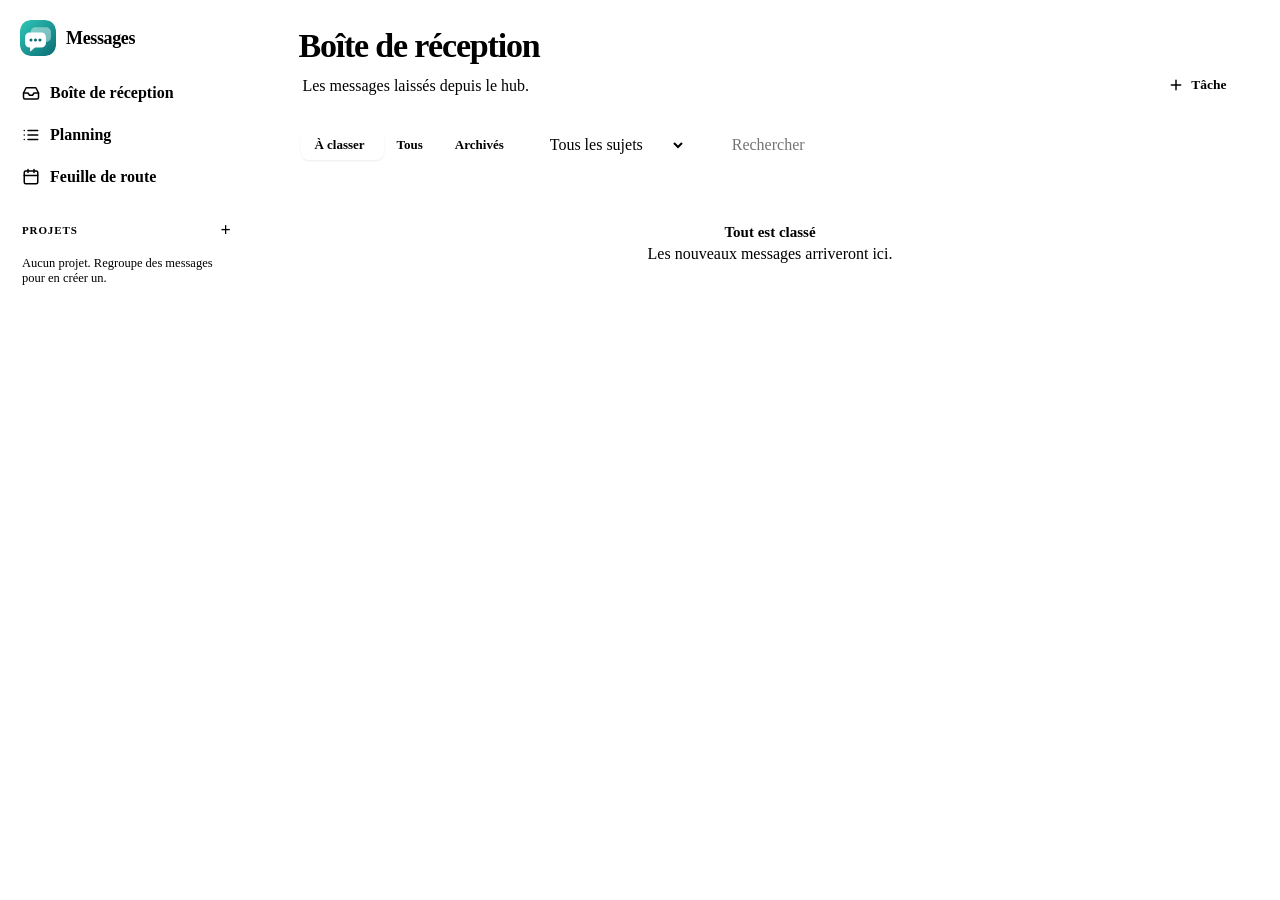
==== workspace/messages/index.html @ 4b48f5b7 "Messages devient une application à part entière, comme le Diagnostic Vécu : « L'application message " ====
<!doctype html>
<html lang="fr">
<head>
<meta charset="utf-8">
<meta name="viewport" content="width=device-width,initial-scale=1">
<title>Messages — CodeLab</title>
<link rel="stylesheet" href="/theme.css">
<meta name="theme-color" content="#E9EBEE" media="(prefers-color-scheme: light)">
<meta name="theme-color" content="#0D1015" media="(prefers-color-scheme: dark)">
<script>
try{var m=document.cookie.match(/(?:^|;\s*)codelab-theme=([^;]*)/);
 var t=m?decodeURIComponent(m[1]):localStorage.getItem('codelab-theme');
 if(t&&t!=='auto')document.documentElement.setAttribute('data-theme',t);}catch(e){}
</script>

<!-- =========================================================================
  CodeLab -- L'APPLICATION « MESSAGES » : boite de reception et projets
  ---------------------------------------------------------------------------
  ROLE        Ce que les comptes ecrivent depuis le hub, et le travail qu'on
              en tire :
                Boite de reception   les messages, ranges a sa guise
                                     (glisser), rattaches a un projet,
                                     regroupes quand ils parlent de la meme
                                     chose (le panneau le suggere) ;
                Planning             toutes les taches ouvertes, DANS L'ORDRE
                                     ou on veut les faire : la place est la
                                     priorite, pas une etiquette d'urgence.
                                     Une date, une duree en jours :
                                     facultatives. Une tache se scinde ;
                Feuille de route     le planning pose sur un calendrier --
                                     aujourd'hui, semaine par semaine, sur
                                     plusieurs mois. Elle se recalcule chaque
                                     jour : une tache non cochee glisse avec
                                     le temps ;
                Projets              un projet rassemble des messages et des
                                     taches.
  SERVIE PAR  app.py (route /), derriere le proxy du panneau, sur le port des
              applications : /messages/ et sa barre d'adresse (?vue=...).
              Le proxy y glisse environnement-app.js et le ruban « ← CodeLab »,
              comme dans toute application.
  CONTRAINTES - Aucune donnee n'est gardee ici : tout passe par l'API de
                app.py, qui verifie l'identite signee a chaque appel.
              - Toutes les adresses sont RELATIVES (api/..., ?vue=...) : la
                page vit sous /messages/ en mode port, a la racine en mode
                sous-domaine.
              - Les couleurs viennent de theme.css ; mode et largeur restent
                separes (AGENTS.md, section 4).
              - Rien ne se supprime sans demander() : les tests le verifient.
  STRUCTURE   La feuille de style, le balisage, puis le script : les donnees,
              les vues et l'adresse, la boite de reception, le planning, la
              feuille de route (une fonction par echelle : feuilleJour,
              feuilleSemaines, feuilleMois), un projet, une tache, projets
              et regroupements, un seul aiguillage (data-agir), demarrage.
  A AMELIORER - Sortir le script dans un fichier mis en cache.
========================================================================== --><style>
*{box-sizing:border-box}
html,body{height:100%}
body{margin:0;background:var(--bg);color:var(--txt);font:var(--t-b)/1.5 var(--sans);
 font-variant-numeric:tabular-nums;-webkit-font-smoothing:antialiased}
button,input,select,textarea{font:inherit;color:inherit}
.cache{display:none !important}
.sr{position:absolute;width:1px;height:1px;overflow:hidden;clip:rect(0 0 0 0);white-space:nowrap}
:root{--sujet-hub:#0e8f8f;--sujet-idee:#7c5cd6;--sujet-app:#c2710c;--ms-ombre:0 1px 2px rgba(15,23,42,.06),0 8px 24px rgba(15,23,42,.06)}
button:focus-visible,a:focus-visible,input:focus-visible,select:focus-visible,textarea:focus-visible,[tabindex]:focus-visible{
 outline:2px solid var(--accent);outline-offset:2px}


/* ---------- la charpente : une barre laterale, un plan de travail ---------- */
.app{display:grid;grid-template-columns:260px minmax(0,1fr);min-height:100%}
.cote{position:sticky;top:0;height:100vh;overflow:auto;background:var(--surface);border-right:1px solid var(--line);
 display:flex;flex-direction:column;padding:16px 12px calc(72px + var(--codelab-bord-bas, 0px));gap:4px}
/* Le bas de la colonne laisse la place au ruban « ← CodeLab » : sans elle, il
   couvrait la derniere ligne de la liste des projets. */
.marque{display:flex;align-items:center;gap:10px;padding:4px 8px 14px}
.marque img{width:36px;height:36px;border-radius:11px}
.marque b{font-size:18px;font-weight:800;letter-spacing:-.02em}
.nav{all:unset;box-sizing:border-box;display:flex;align-items:center;gap:10px;width:100%;min-height:38px;padding:0 10px;
 border-radius:10px;color:var(--dim);font-weight:650;cursor:pointer}
.nav:hover{background:var(--surface2);color:var(--txt)}
.nav[aria-current="page"]{background:var(--accent-soft);color:var(--accent)}
.nav svg{width:18px;height:18px;flex:none;fill:none;stroke:currentColor;stroke-width:2;stroke-linecap:round;stroke-linejoin:round}
.nav .n{margin-left:auto;font-size:11.5px;font-weight:800;min-width:22px;height:20px;padding:0 6px;border-radius:999px;
 display:inline-flex;align-items:center;justify-content:center;background:var(--surface2);color:var(--dim)}
.nav .n.fort{background:var(--accent);color:var(--sur-accent)}
.nav .n:empty{display:none}
.cote-titre{display:flex;align-items:center;justify-content:space-between;margin:18px 10px 6px;font-size:11px;font-weight:800;
 letter-spacing:.08em;text-transform:uppercase;color:var(--dim2)}
.cote-titre button{all:unset;cursor:pointer;color:var(--dim);font-size:18px;line-height:1;width:24px;height:24px;border-radius:6px;
 display:grid;place-items:center}
.cote-titre button:hover{background:var(--surface2);color:var(--accent)}
.nav-projet .pastille{width:9px;height:9px;border-radius:3px;flex:none}
.nav-projet span.nom{overflow:hidden;text-overflow:ellipsis;white-space:nowrap}
.cote-vide{color:var(--dim2);font-size:12.5px;padding:4px 10px}
.plan-travail{min-width:0;padding:28px clamp(16px,3vw,40px) 60px}
.entete{display:flex;flex-wrap:wrap;align-items:flex-end;gap:12px 16px;margin-bottom:22px}
.entete h1{margin:0;font-size:clamp(26px,3vw,34px);font-weight:800;letter-spacing:-.035em;line-height:1.05}
.entete .sous{color:var(--dim);margin-top:4px}
.entete .espace{flex:1}
.icone-btn.menu-mobile{display:none}

/* ---------- briques ---------- */
.btn{display:inline-flex;align-items:center;justify-content:center;gap:7px;min-height:38px;padding:0 15px;border-radius:10px;
 border:1px solid var(--line2);background:var(--surface);font-weight:700;font-size:13.5px;cursor:pointer;color:var(--txt);white-space:nowrap}
.btn:hover{border-color:var(--accent)}
.btn svg{width:16px;height:16px;fill:none;stroke:currentColor;stroke-width:2.2;stroke-linecap:round;stroke-linejoin:round}
.btn.principal{background:var(--accent);border-color:var(--accent);color:var(--sur-accent)}
.btn.principal:hover{background:var(--accent-h)}
.btn.discret{border-color:transparent;background:none;color:var(--dim)}
.btn.discret:hover{color:var(--txt);background:var(--surface2)}
.btn.danger{color:var(--err)}
.btn.petit{min-height:30px;padding:0 10px;font-size:12.5px;border-radius:8px}
.segment{display:inline-flex;padding:3px;border-radius:11px;background:var(--surface2);border:1px solid var(--line)}
.segment button{all:unset;cursor:pointer;height:30px;padding:0 13px;border-radius:8px;font-size:13px;font-weight:700;color:var(--dim);
 display:inline-flex;align-items:center;gap:6px}
.segment button[aria-pressed="true"]{background:var(--surface);color:var(--txt);box-shadow:0 1px 2px rgba(0,0,0,.08)}
.segment b{font-size:11px;opacity:.65}
.champ-recherche{display:flex;align-items:center;gap:8px;height:38px;padding:0 12px;border-radius:10px;border:1px solid var(--line2);
 background:var(--surface);min-width:200px}
.champ-recherche svg{width:16px;height:16px;fill:none;stroke:var(--dim);stroke-width:2;stroke-linecap:round}
.champ-recherche input{border:0;outline:0;background:transparent;flex:1;min-width:0;padding:0}
select.choix{height:38px;border:1px solid var(--line2);border-radius:10px;background:var(--surface);padding:0 10px}
.outils{display:flex;flex-wrap:wrap;align-items:center;gap:10px;margin-bottom:16px}
.puce{display:inline-flex;align-items:center;gap:5px;height:22px;padding:0 9px;border-radius:999px;font-size:11.5px;font-weight:750;
 background:var(--surface2);color:var(--dim);white-space:nowrap;max-width:100%;overflow:hidden;text-overflow:ellipsis}
.puce i{width:7px;height:7px;border-radius:999px;background:currentColor;flex:none}
.puce.hub{color:var(--sujet-hub);background:color-mix(in srgb,var(--sujet-hub) 12%,transparent)}
.puce.idee{color:var(--sujet-idee);background:color-mix(in srgb,var(--sujet-idee) 12%,transparent)}
.puce.application{color:var(--sujet-app);background:color-mix(in srgb,var(--sujet-app) 13%,transparent)}
.puce.projet{color:var(--txt);background:var(--surface2)}
.puce.retard{color:var(--err);background:var(--err-bg)}
.puce.date{color:var(--accent);background:var(--accent-soft)}
.vide{padding:44px 20px;text-align:center;color:var(--dim);border:1px dashed var(--line2);border-radius:16px;background:var(--surface)}
.vide b{display:block;color:var(--txt);font-size:15px;margin-bottom:4px}
.carte{background:var(--surface);border:1px solid var(--line);border-radius:16px;box-shadow:var(--ms-ombre)}
.poignee{flex:none;width:22px;align-self:stretch;border:0;background:none;color:var(--dim2);cursor:grab;border-radius:6px;padding:0;
 display:flex;align-items:center;justify-content:center;touch-action:none}
.poignee:hover{color:var(--accent);background:var(--surface2)}
.poignee svg{width:14px;height:14px;fill:currentColor}
.glisse{opacity:.95;box-shadow:0 18px 44px rgba(0,0,0,.18) !important;position:relative;z-index:5}
.icone-btn{width:32px;height:32px;border-radius:8px;border:0;background:none;color:var(--dim);cursor:pointer;
 display:inline-flex;align-items:center;justify-content:center;flex:none}
.icone-btn:hover{background:var(--surface2);color:var(--txt)}
.icone-btn svg{width:16px;height:16px;fill:none;stroke:currentColor;stroke-width:2;stroke-linecap:round;stroke-linejoin:round}
.case{appearance:none;-webkit-appearance:none;width:20px;height:20px;border-radius:7px;border:2px solid var(--line2);background:var(--surface);
 flex:none;cursor:pointer;display:grid;place-items:center;margin:0}
.case:checked{background:var(--accent);border-color:var(--accent)}
.case:checked::after{content:"";width:9px;height:5px;border:solid var(--sur-accent);border-width:0 0 2.4px 2.4px;transform:translateY(-1px) rotate(-45deg)}
.case.ronde{border-radius:999px}

/* ---------- boite de reception ---------- */
.suggestions{display:flex;flex-direction:column;gap:8px;margin-bottom:16px}
.suggestion{display:flex;align-items:center;gap:12px;padding:12px 14px;border-radius:14px;
 background:color-mix(in srgb,var(--sujet-idee) 8%,var(--surface));border:1px solid color-mix(in srgb,var(--sujet-idee) 25%,var(--line))}
.suggestion svg{width:20px;height:20px;flex:none;fill:none;stroke:var(--sujet-idee);stroke-width:2;stroke-linecap:round;stroke-linejoin:round}
.suggestion .txt{flex:1;min-width:0}
.suggestion .txt span{color:var(--dim);font-size:12.5px;display:block;overflow:hidden;text-overflow:ellipsis;white-space:nowrap}
.liste-messages{display:flex;flex-direction:column;gap:10px}
.message{display:flex;gap:10px;padding:14px 14px 14px 8px;align-items:flex-start}
.message.non-lu{box-shadow:inset 3px 0 0 var(--accent),var(--ms-ombre)}
.message.choisi{border-color:var(--accent);background:color-mix(in srgb,var(--accent) 5%,var(--surface))}
.message .case{margin-top:9px}
.avatar{flex:none;width:36px;height:36px;border-radius:999px;display:grid;place-items:center;font-weight:800;font-size:14px;
 background:var(--surface2);color:var(--dim)}
.message-corps{flex:1;min-width:0;display:flex;flex-direction:column;gap:6px}
.message-tete{display:flex;flex-wrap:wrap;align-items:center;gap:6px 8px}
.message-tete b{font-weight:750}
.message-tete .quand{color:var(--dim2);font-size:12px}
.message-texte{white-space:pre-wrap;word-break:break-word;display:-webkit-box;-webkit-line-clamp:4;-webkit-box-orient:vertical;overflow:hidden}
.message-texte.ouvert{display:block}
.message-actes{display:flex;flex-wrap:wrap;align-items:center;gap:6px;margin-top:2px}
.message-actes select{height:30px;border-radius:8px;border:1px solid var(--line2);background:var(--surface);font-size:12.5px;padding:0 8px;max-width:220px}
.barre-choix{position:sticky;bottom:16px;z-index:20;display:flex;flex-wrap:wrap;align-items:center;gap:8px;margin-top:16px;padding:10px 12px;
 border-radius:14px;background:var(--txt);color:var(--surface);box-shadow:0 18px 40px rgba(0,0,0,.25)}
.barre-choix b{margin-right:auto;padding-left:6px}
.barre-choix .btn{background:transparent;color:inherit;border-color:rgba(255,255,255,.25)}
.barre-choix .btn.principal{background:var(--accent);border-color:var(--accent);color:var(--sur-accent)}

/* ---------- taches ---------- */
.taches{display:flex;flex-direction:column;background:var(--surface);border:1px solid var(--line);border-radius:16px;box-shadow:var(--ms-ombre);overflow:hidden}
.tache{display:flex;align-items:center;gap:10px;min-height:54px;padding:8px 12px 8px 6px;border-top:1px solid var(--line);background:var(--surface)}
.tache:first-child{border-top:0}
.tache .rang{flex:none;width:22px;text-align:right;color:var(--dim2);font-size:12px;font-weight:700}
.tache-titre{all:unset;cursor:pointer;flex:1;min-width:0;font-weight:650;overflow:hidden;text-overflow:ellipsis;white-space:nowrap}
.tache-titre:hover{color:var(--accent)}
.tache.faite .tache-titre{text-decoration:line-through;color:var(--dim)}
.tache-meta{display:flex;align-items:center;gap:6px;flex:none}
.ajout{display:flex;gap:8px;padding:10px 12px;border-top:1px solid var(--line);background:var(--surface2)}
.ajout input{flex:1;min-width:0;height:36px;border:1px solid var(--line2);border-radius:9px;background:var(--surface);padding:0 11px}
.ajout select{height:36px;border:1px solid var(--line2);border-radius:9px;background:var(--surface);padding:0 8px;max-width:180px}
.repli{margin-top:18px}
.repli summary{cursor:pointer;color:var(--dim);font-weight:700;padding:6px 2px}
.aide{color:var(--dim);font-size:12.5px}

/* ---------- projet ---------- */
.projet-grille{display:grid;grid-template-columns:minmax(0,1.6fr) minmax(0,1fr);gap:20px;align-items:start}
.projet-grille h2{margin:0 0 10px;font-size:13px;font-weight:800;letter-spacing:.06em;text-transform:uppercase;color:var(--dim)}
.progression{display:flex;align-items:center;gap:10px;color:var(--dim);font-size:13px}
.progression i{display:block;width:160px;height:8px;border-radius:999px;background:var(--surface2);overflow:hidden}
.progression i b{display:block;height:100%;background:var(--ok);border-radius:999px}
.mini-message{padding:12px 14px;display:flex;flex-direction:column;gap:6px}
/* Les captures et maquettes d'un message : le navigateur les ouvre. */
.pieces{display:flex;flex-wrap:wrap;gap:8px;margin:8px 0 2px}
.piece{display:flex;align-items:center;gap:8px;max-width:240px;padding:5px 10px 5px 5px;border:1px solid var(--line2);
 border-radius:12px;background:var(--surface);color:var(--txt);text-decoration:none;font-size:12.5px;font-weight:600}
.piece:hover{border-color:var(--accent)}
.piece img,.piece i{width:44px;height:44px;border-radius:8px;object-fit:cover;flex:none;background:var(--surface2)}
.piece i{display:grid;place-items:center;font-style:normal;font-size:10px;font-weight:800;color:var(--dim)}
.piece span{overflow:hidden;text-overflow:ellipsis;white-space:nowrap}
a.btn{text-decoration:none;color:inherit}
.mini-message p{margin:0;white-space:pre-wrap;word-break:break-word;font-size:13.5px;display:-webkit-box;-webkit-line-clamp:5;-webkit-box-orient:vertical;overflow:hidden}

/* ---------- feuille de route ---------- */
.jour-entete{display:flex;align-items:baseline;gap:12px;margin:4px 0 14px}
.jour-entete b{font-size:22px;font-weight:800;letter-spacing:-.02em}
.groupe-titre{margin:20px 0 8px;font-size:12px;font-weight:800;letter-spacing:.07em;text-transform:uppercase;color:var(--dim)}
.semaines{display:flex;flex-direction:column;gap:12px}
.semaine{padding:12px 12px 14px}
.semaine-tete{display:flex;align-items:baseline;gap:10px;margin:0 2px 10px}
.semaine-tete b{font-weight:800}
.semaine-tete span{color:var(--dim);font-size:12.5px}
.semaine-grille{display:grid;grid-template-columns:repeat(5,minmax(0,1fr));gap:6px;grid-auto-rows:minmax(30px,auto);grid-auto-flow:row dense}
.jour{font-size:11.5px;font-weight:750;color:var(--dim);padding:4px 8px;border-radius:8px;background:var(--surface2);text-transform:capitalize}
.jour.aujourdhui{background:var(--accent);color:var(--sur-accent)}
.jour.passe{opacity:.55}
.barre{all:unset;box-sizing:border-box;cursor:pointer;min-width:0;display:flex;align-items:center;gap:6px;padding:4px 9px;border-radius:8px;
 font-size:12.5px;font-weight:650;background:var(--c-fond,var(--accent-soft));color:var(--c-txt,var(--txt));
 box-shadow:inset 3px 0 0 var(--c,var(--accent));overflow:hidden;white-space:nowrap;text-overflow:ellipsis}
.barre span{overflow:hidden;text-overflow:ellipsis}
.barre.faite{opacity:.55;text-decoration:line-through}
.barre.retard{box-shadow:inset 3px 0 0 var(--err)}
.barre:hover{filter:brightness(.97)}
.frise{overflow-x:auto;padding-bottom:6px}
.frise-int{position:relative;min-width:var(--largeur)}
.frise-mois{display:flex;height:28px;border-bottom:1px solid var(--line)}
.frise-mois div{flex:none;font-size:12px;font-weight:800;color:var(--dim);padding:6px 8px;border-left:1px solid var(--line);text-transform:capitalize;
 white-space:nowrap;overflow:hidden}
.frise-ligne{position:relative;height:44px;border-bottom:1px solid var(--line)}
.frise-ligne .etiquette{position:sticky;left:8px;z-index:2;display:inline-flex;align-items:center;gap:6px;height:24px;margin:8px 0 0 8px;padding:0 9px;
 border-radius:7px;background:var(--surface);border:1px solid var(--line);font-size:12px;font-weight:750;max-width:200px;overflow:hidden;white-space:nowrap}
.frise-ligne .barre{position:absolute;top:10px;height:24px}
.frise-aujourdhui{position:absolute;top:0;bottom:0;width:2px;background:var(--accent);z-index:3}
.frise-aujourdhui::before{content:"Aujourd'hui";position:absolute;top:4px;left:4px;font-size:10.5px;font-weight:800;color:var(--accent);white-space:nowrap}
.frise-semaine{position:absolute;top:28px;bottom:0;width:1px;background:var(--line);opacity:.6}

/* ---------- fenetres ---------- */
.voile{position:fixed;inset:0;z-index:50;background:rgba(10,14,20,.45);display:flex;align-items:flex-start;justify-content:center;
 padding:7vh 16px;overflow:auto;backdrop-filter:blur(2px)}
.fenetre{width:100%;max-width:560px;background:var(--surface);border:1px solid var(--line);border-radius:20px;
 box-shadow:0 30px 80px rgba(0,0,0,.35);padding:24px;display:flex;flex-direction:column;gap:14px}
.fenetre h2{margin:0;font-size:20px;font-weight:800;letter-spacing:-.02em}
.fenetre .sous{color:var(--dim);margin-top:-8px;font-size:13px}
.champ{display:flex;flex-direction:column;gap:6px}
.champ label,.champ .lib{font-size:12.5px;font-weight:750;color:var(--dim)}
.champ input,.champ select,.champ textarea{width:100%;min-height:40px;border:1px solid var(--line2);border-radius:10px;
 background:var(--bg-input,var(--surface));padding:8px 11px}
.champ textarea{min-height:90px;resize:vertical}
.rangee{display:grid;grid-template-columns:repeat(auto-fit,minmax(150px,1fr));gap:12px}
.fenetre-actes{display:flex;flex-wrap:wrap;gap:8px;justify-content:flex-end;margin-top:4px}
.fenetre-actes .gauche{margin-right:auto}
.erreur{color:var(--err);font-weight:650;font-size:13px}
.citation{border-left:3px solid var(--line2);padding:6px 12px;color:var(--dim);white-space:pre-wrap;max-height:150px;overflow:auto;font-size:13px}
.sous-liste{display:flex;flex-direction:column;gap:2px}
.sous{display:flex;align-items:center;gap:8px;min-height:36px;padding:0 4px;border-radius:8px}
.sous:hover{background:var(--surface2)}
.sous label{flex:1;display:flex;align-items:center;gap:10px;cursor:pointer}
.sous.faite label span{text-decoration:line-through;color:var(--dim)}
.choix-mode{display:grid;grid-template-columns:1fr 1fr;gap:8px}
.choix-mode label{display:flex;flex-direction:column;gap:2px;padding:10px 12px;border:1px solid var(--line2);border-radius:12px;cursor:pointer}
.choix-mode label:has(input:checked){border-color:var(--accent);box-shadow:0 0 0 1px var(--accent) inset;background:var(--accent-soft)}
.choix-mode input{position:absolute;opacity:0}
.choix-mode span{font-size:12px;color:var(--dim)}
.toast{position:fixed;right:20px;bottom:20px;z-index:60;background:var(--txt);color:var(--surface);padding:12px 16px;border-radius:12px;
 font-weight:650;box-shadow:0 10px 30px rgba(0,0,0,.3);max-width:380px}
.toast.err{background:var(--err);color:#fff}

@media (max-width:900px){
  .app{grid-template-columns:minmax(0,1fr)}
  .suggestion{flex-wrap:wrap}
  .entete{flex-wrap:nowrap;align-items:flex-start}
  #entete-actes{display:none !important}
  .cote{position:fixed;inset:0 auto 0 0;width:280px;z-index:40;transform:translateX(-100%);transition:transform .2s}
  /* L'ombre n'existe qu'ouvert : fermee, elle debordait sur le bord de l'ecran. */
  .app.menu-ouvert .cote{transform:none;box-shadow:0 0 40px rgba(0,0,0,.2)}
  .icone-btn.menu-mobile{display:inline-flex}
  .projet-grille{grid-template-columns:minmax(0,1fr)}
  .tache-meta .puce.projet{display:none}
  .semaine-grille{grid-template-columns:minmax(0,1fr)}
  .semaine-grille .jour{display:none}
  .semaine-grille .barre{grid-column:1 / -1 !important}
  .plan-travail{padding:16px}
}
@media (prefers-reduced-motion:reduce){ .cote{transition:none} }
</style>
</head>
<body>
<div id="defile">
<div class="app" id="app">
  <nav class="cote" aria-label="Messages">
    <div class="marque"><img src="icon.svg" alt=""><b>Messages</b></div>
    <button class="nav" data-agir="vue" data-cible="boite"><svg viewBox="0 0 24 24"><path d="M22 12h-6l-2 3h-4l-2-3H2"/><path d="M5.5 5h13L22 12v6a2 2 0 0 1-2 2H4a2 2 0 0 1-2-2v-6z"/></svg>Boîte de réception<span class="n" id="n-boite"></span></button>
    <button class="nav" data-agir="vue" data-cible="planning"><svg viewBox="0 0 24 24"><path d="M8 6h13M8 12h13M8 18h13"/><path d="M3 6h.01M3 12h.01M3 18h.01"/></svg>Planning<span class="n" id="n-planning"></span></button>
    <button class="nav" data-agir="vue" data-cible="feuille"><svg viewBox="0 0 24 24"><rect x="3" y="4" width="18" height="17" rx="2"/><path d="M16 2v4M8 2v4M3 10h18"/></svg>Feuille de route</button>
    <div class="cote-titre">Projets <button type="button" data-agir="nouveau-projet" aria-label="Nouveau projet" title="Nouveau projet">+</button></div>
    <div id="liste-projets"></div>
  </nav>

  <main class="plan-travail" id="plan">
    <div class="entete">
      <button class="icone-btn menu-mobile" data-agir="menu" aria-label="Menu"><svg viewBox="0 0 24 24"><path d="M4 7h16M4 12h16M4 17h16"/></svg></button>
      <div><h1 id="titre"></h1><div class="sous" id="sous-titre"></div></div>
      <div class="espace"></div>
      <div id="entete-actes" style="display:flex;gap:8px;flex-wrap:wrap"></div>
    </div>
    <div id="vue"></div>
  </main>
</div>

<!-- Une tache : creation et fiche -->
<div class="voile cache" id="fen-tache" role="dialog" aria-modal="true" aria-labelledby="t-fen-titre">
  <div class="fenetre">
    <h2 id="t-fen-titre">Tâche</h2>
    <div class="champ"><label for="t-titre">Titre</label><input id="t-titre" maxlength="200"></div>
    <div class="rangee">
      <div class="champ"><label for="t-projet">Projet</label><select id="t-projet"></select></div>
      <div class="champ"><label for="t-date">Date prévue <span style="font-weight:500">(facultative)</span></label><input id="t-date" type="date"></div>
      <div class="champ"><label for="t-duree">Durée (jours ouvrés)</label><input id="t-duree" type="number" min="1" max="60" step="1" value="1"></div>
    </div>
    <div class="champ"><label for="t-notes">Notes</label><textarea id="t-notes" maxlength="4000"></textarea></div>
    <div class="champ" id="t-zone-sous">
      <span class="lib">Sous-tâches</span>
      <div class="sous-liste" id="t-sous"></div>
      <input id="t-sous-ajout" placeholder="Ajouter une sous-tâche, puis Entrée" maxlength="200" aria-label="Ajouter une sous-tâche">
    </div>
    <div class="citation cache" id="t-source"></div>
    <div class="erreur cache" id="t-err" role="alert"></div>
    <div class="fenetre-actes">
      <button class="btn danger discret gauche" id="t-supprimer" data-agir="tache-supprimer">Supprimer</button>
      <button class="btn" id="t-scinder" data-agir="tache-scinder">Scinder…</button>
      <button class="btn discret" data-agir="fermer">Fermer</button>
      <button class="btn principal" id="t-ok" data-agir="tache-enregistrer">Enregistrer</button>
    </div>
  </div>
</div>

<!-- Scinder une tache -->
<div class="voile cache" id="fen-scinder" role="dialog" aria-modal="true" aria-labelledby="s-fen-titre">
  <div class="fenetre">
    <h2 id="s-fen-titre">Scinder la tâche</h2>
    <div class="sous">Une ligne par tâche. La première garde la place de celle-ci, les suivantes la suivent dans le planning.</div>
    <div class="champ"><label for="s-lignes">Tâches</label><textarea id="s-lignes" rows="6"></textarea></div>
    <label class="aide cache" id="s-zone-retirer" style="display:flex;gap:8px;align-items:center">
      <input type="checkbox" class="case" id="s-retirer" checked> Retirer les sous-tâches reprises</label>
    <div class="erreur cache" id="s-err" role="alert"></div>
    <div class="fenetre-actes">
      <button class="btn discret" data-agir="fermer">Annuler</button>
      <button class="btn principal" data-agir="scinder-valider">Scinder</button>
    </div>
  </div>
</div>

<!-- Un projet -->
<div class="voile cache" id="fen-projet" role="dialog" aria-modal="true" aria-labelledby="p-fen-titre">
  <div class="fenetre">
    <h2 id="p-fen-titre">Projet</h2>
    <div class="champ"><label for="p-nom">Nom</label><input id="p-nom" maxlength="120"></div>
    <div class="champ"><label for="p-desc">Description</label><textarea id="p-desc" maxlength="4000"></textarea></div>
    <div class="rangee">
      <div class="champ"><label for="p-etape">Étape</label><select id="p-etape">
        <option value="idee">Idée</option><option value="construction">En construction</option><option value="realise">Réalisé</option></select></div>
      <div class="champ"><label for="p-app">Application liée</label><select id="p-app"></select></div>
    </div>
    <div class="erreur cache" id="p-err" role="alert"></div>
    <div class="fenetre-actes">
      <button class="btn danger discret gauche" id="p-supprimer" data-agir="projet-supprimer">Supprimer</button>
      <button class="btn discret" data-agir="fermer">Annuler</button>
      <button class="btn principal" data-agir="projet-enregistrer">Enregistrer</button>
    </div>
  </div>
</div>

<!-- Regrouper des messages dans un projet -->
<div class="voile cache" id="fen-grouper" role="dialog" aria-modal="true" aria-labelledby="g-fen-titre">
  <div class="fenetre">
    <h2 id="g-fen-titre">Regrouper dans un projet</h2>
    <div class="sous" id="g-sous"></div>
    <div class="choix-mode">
      <label><input type="radio" name="g-mode" value="nouveau" checked data-changer="g-mode"><b>Nouveau projet</b><span>Créé à partir de ces messages.</span></label>
      <label><input type="radio" name="g-mode" value="existant" data-changer="g-mode"><b>Projet existant</b><span>Les y ranger.</span></label>
    </div>
    <div id="g-zone-nouveau">
      <div class="champ"><label for="g-nom">Nom du projet</label><input id="g-nom" maxlength="120"></div>
      <div class="champ" style="margin-top:12px"><label for="g-desc">Description</label><textarea id="g-desc"></textarea></div>
    </div>
    <div class="champ cache" id="g-zone-existant"><label for="g-projet">Projet</label><select id="g-projet"></select></div>
    <div class="erreur cache" id="g-err" role="alert"></div>
    <div class="fenetre-actes">
      <button class="btn discret" data-agir="fermer">Annuler</button>
      <button class="btn principal" data-agir="grouper-valider">Regrouper</button>
    </div>
  </div>
</div>

<!-- Confirmation : le bouton porte le verbe. -->
<div class="voile cache" id="fen-confirmer" role="alertdialog" aria-modal="true" aria-labelledby="c-titre">
  <div class="fenetre" style="max-width:440px">
    <h2 id="c-titre"></h2>
    <div id="c-texte" class="aide" style="font-size:14px"></div>
    <div class="fenetre-actes">
      <button class="btn discret" id="c-non">Annuler</button>
      <button class="btn principal" id="c-oui"></button>
    </div>
  </div>
</div>

<script>
const $=i=>document.getElementById(i);
const esc=s=>String(s==null?'':s).replace(/[&<>"']/g,c=>({'&':'&amp;','<':'&lt;','>':'&gt;','"':'&quot;',"'":'&#39;'}[c]));
/* L'en-tete X-Messages part avec toute requete qui modifie : un autre site
   ne sait pas le poser, et app.py refuse ce qui ne le porte pas (CSRF). */
const fetchNu=window.fetch.bind(window);
window.fetch=function(cible, options){
  options=options||{};
  const m=(options.method||'GET').toUpperCase();
  if(m==='GET' || m==='HEAD') return fetchNu(cible, options);
  const h=new Headers(options.headers||{});
  h.set('X-Messages', '1');
  return fetchNu(cible, Object.assign({}, options, {headers:h}));
};
async function echec(r, defaut){
  let d={}; try{ d=await r.json(); }catch(e){}
  if(d && d.error) return d.error;
  if(r.status===401) return 'Session expirée : reconnecte-toi.';
  if(r.status===403) return 'Action refusée. Recharge la page, puis réessaie.';
  return defaut+' (réponse '+r.status+')';
}
async function appel(url, methode, corps, defaut){
  const r=await fetch(url, {method:methode||'GET', headers:{'Content-Type':'application/json'},
                            body: corps===undefined ? undefined : JSON.stringify(corps)});
  if(!r.ok){ notifier(await echec(r, defaut||'Action impossible.'), true); return null; }
  try{ return await r.json(); }catch(e){ return {}; }
}
let minuterieToast=null;
function notifier(texte, erreur){
  let n=document.querySelector('.toast');
  if(!n){ n=document.createElement('div'); n.setAttribute('role','status'); document.body.appendChild(n); }
  n.className='toast'+(erreur?' err':''); n.textContent=texte;
  clearTimeout(minuterieToast); minuterieToast=setTimeout(()=>n.remove(), 3800);
}
function ouvrir(id){ $(id).classList.remove('cache'); }
function fermerTout(){ document.querySelectorAll('.voile:not(.cache)').forEach(v=>v.classList.add('cache')); }
function demander(titre, texte, verbe){
  return new Promise(res=>{
    $('c-titre').textContent=titre; $('c-texte').textContent=texte; $('c-oui').textContent=verbe;
    const fin=v=>{ $('fen-confirmer').classList.add('cache'); res(v); };
    $('c-oui').onclick=()=>fin(true); $('c-non').onclick=()=>fin(false);
    ouvrir('fen-confirmer'); $('c-non').focus();
  });
}
function depuis(ts){
  const s=Math.max(0, Date.now()/1000-(ts||0));
  if(s<60) return "à l'instant";
  if(s<3600) return 'il y a '+Math.floor(s/60)+' min';
  if(s<86400) return 'il y a '+Math.floor(s/3600)+' h';
  const j=Math.floor(s/86400); return j===1 ? 'hier' : 'il y a '+j+' jours';
}

/* ================= les donnees ================= */
let messages=[], taches=[], projets=[], apps=[];
async function charger(){
  const lire=u=>fetch(u).then(r=>r.ok?r.json():null).catch(()=>null);
  const [m,t,p,a]=await Promise.all([lire('api/messages'), lire('api/taches'), lire('api/projets'),
    apps.length ? Promise.resolve(null) : lire('api/apps')]);
  if(m) messages=m.messages||[];
  if(t) taches=t.taches||[];
  if(p) projets=p.projets||[];
  if(a) apps=(a.apps||[]).filter(x=>!x.externe);
  peindre();
}
/* Une couleur stable par projet, tiree de son identifiant. */
const TEINTES=['#0e8f8f','#7c5cd6','#c2710c','#2f6fdd','#c2417a','#3d8b37','#8a6d1d','#5b6b84'];
function teinte(cle){ let h=0; for(const c of String(cle)) h=(h*31+c.charCodeAt(0))>>>0; return TEINTES[h%TEINTES.length]; }
function nomProjet(cle){
  if(!cle || cle==='general') return 'Général';
  const p=projets.find(x=>x.id===cle); if(p) return p.nom;
  const a=apps.find(x=>x.name===cle); return a ? (a.titre||a.name) : cle;
}
function nomApp(n){ const a=apps.find(x=>x.name===n); return a ? (a.titre||a.name) : n; }
function optionsProjets(choisi, avecGeneral){
  const o=[];
  if(avecGeneral) o.push(`<option value="general">Général</option>`);
  if(projets.length) o.push('<optgroup label="Projets">'+projets.map(p=>`<option value="${esc(p.id)}" ${p.id===choisi?'selected':''}>${esc(p.nom)}</option>`).join('')+'</optgroup>');
  if(avecGeneral && apps.length) o.push('<optgroup label="Applications">'+apps.slice().sort((x,y)=>(x.titre||x.name).localeCompare(y.titre||y.name,'fr'))
    .map(x=>`<option value="${esc(x.name)}" ${x.name===choisi?'selected':''}>${esc(x.titre||x.name)}</option>`).join('')+'</optgroup>');
  return o.join('');
}
const ouvertes=()=>taches.filter(t=>t.statut!=='fait').sort((a,b)=>a.ordre-b.ordre);
const SUJETS={hub:['hub','Améliorer le hub'], idee:['idee','Nouveau projet'], application:['application','Application']};
function puceSujet(m){
  const [c,t]=SUJETS[m.cible]||SUJETS.hub;
  return `<span class="puce ${c}"><i></i>${esc(m.cible==='application' && m.app ? nomApp(m.app) : t)}</span>`;
}
function pucheProjet(cle){
  if(!cle) return '';
  return `<span class="puce projet" style="color:${teinte(cle)}"><i></i>${esc(nomProjet(cle))}</span>`;
}

/* ================= les dates et la feuille de route =================
   Jours ouvres seulement : une tache de trois jours commencee un jeudi
   finit le mardi. Recalculee a chaque affichage depuis la date du jour --
   c'est ce qui fait glisser une tache qu'on n'a pas cochee. */
function jourDe(d){ const x=new Date(d); x.setHours(12,0,0,0); return x; }
function iso(d){ return d.getFullYear()+'-'+String(d.getMonth()+1).padStart(2,'0')+'-'+String(d.getDate()).padStart(2,'0'); }
function depuisIso(s){ const [y,m,j]=s.split('-').map(Number); return new Date(y, m-1, j, 12); }
const ouvre=d=>d.getDay()!==0 && d.getDay()!==6;
function prochainOuvre(d){ const x=jourDe(d); while(!ouvre(x)) x.setDate(x.getDate()+1); return x; }
function ajouterOuvres(d, n){ const x=jourDe(d); let r=n; while(r>0){ x.setDate(x.getDate()+1); if(ouvre(x)) r--; } return x; }
function lundi(d){ const x=jourDe(d); const k=(x.getDay()+6)%7; x.setDate(x.getDate()-k); return x; }
const fmt=(d,o)=>d.toLocaleDateString('fr-FR',o);
function aujourdhui(){ return jourDe(new Date()); }

/* Le planning pose sur le calendrier. Une tache DATEE se place a sa date --
   ou aujourd'hui si la date est passee : elle est en retard, et glisse avec
   le temps tant qu'elle n'est pas cochee. Les taches SANS DATE se suivent
   dans l'ordre du planning, a partir d'aujourd'hui, chacune sa duree. */
function planifier(){
  const auj=aujourdhui(), depart=prochainOuvre(auj);
  let curseur=depart;
  const plan=[];
  for(const t of ouvertes()){
    const duree=Math.max(1, t.duree||1);
    let debut, retard=false;
    if(t.echeance){
      const d=depuisIso(t.echeance);
      retard = d < auj;
      debut = prochainOuvre(retard ? depart : d);
    }else{
      debut=curseur;
    }
    const fin=ajouterOuvres(debut, duree-1);
    if(!t.echeance) curseur=ajouterOuvres(fin, 1);
    plan.push({t, debut, fin, retard});
  }
  return plan;
}
function datePrevue(t, plan){
  const p=(plan||planifier()).find(x=>x.t.id===t.id); if(!p) return '';
  const auj=aujourdhui();
  if(p.retard) return `<span class="puce retard" title="Prévue le ${esc(fmt(depuisIso(t.echeance),{day:'numeric',month:'long'}))}">En retard</span>`;
  const txt = iso(p.debut)===iso(auj) ? "Aujourd'hui" : fmt(p.debut,{weekday:'short',day:'numeric',month:'short'});
  return `<span class="puce ${t.echeance?'date':''}" title="${t.echeance?'Date fixée':'Placée par le planning'}">${t.echeance?'':'≈ '}${esc(txt)}</span>`;
}

/* ================= les vues et l'adresse ================= */
let vue='boite', projetCourant=null;
function lireAdresse(){
  const q=new URLSearchParams(location.search);
  vue = ['boite','planning','feuille','projet'].includes(q.get('vue')) ? q.get('vue') : 'boite';
  projetCourant = vue==='projet' ? (q.get('cle')||null) : null;
}
function aller(v, cle){
  vue=v; projetCourant = v==='projet' ? cle : null;
  const voulu = v==='boite' ? '' : '?vue='+v+(cle ? '&cle='+encodeURIComponent(cle) : '');
  if(location.search!==voulu) history.pushState(null,'',voulu||location.pathname);
  $('app').classList.remove('menu-ouvert');
  choisis.clear();
  peindre(); window.scrollTo(0,0); $('defile').scrollTo(0,0);
  if(v==='boite') marquerLus();
}
window.addEventListener('popstate', ()=>{ lireAdresse(); peindre(); });

function peindre(){
  peindreCote();
  if(vue==='projet' && !projets.some(p=>p.id===projetCourant)) vue='boite';
  if(vue==='boite') peindreBoite();
  if(vue==='planning') peindrePlanning();
  if(vue==='feuille') peindreFeuille();
  if(vue==='projet') peindreProjet();
}
function entete(titre, sous, actes){
  $('titre').textContent=titre; $('sous-titre').textContent=sous||'';
  $('entete-actes').innerHTML=actes||'';
  document.title=titre+' — Messages';
}
const BTN_TACHE='<button class="btn principal" data-agir="nouvelle-tache"><svg viewBox="0 0 24 24"><path d="M12 5v14M5 12h14"/></svg>Tâche</button>';

function peindreCote(){
  const aClasser=messages.filter(m=>!m.archive && !m.projet);
  const nonLus=messages.filter(m=>!m.lu && !m.archive).length;
  $('n-boite').textContent = aClasser.length || '';
  $('n-boite').classList.toggle('fort', nonLus>0);
  $('n-planning').textContent = ouvertes().length || '';
  document.querySelectorAll('.cote .nav[data-agir="vue"]').forEach(b=>
    b.setAttribute('aria-current', b.dataset.cible===vue ? 'page' : 'false'));
  $('liste-projets').innerHTML = projets.length ? projets.map(p=>{
    const n=taches.filter(t=>t.projet===p.id && t.statut!=='fait').length;
    return `<button class="nav nav-projet" data-agir="ouvrir-projet" data-cible="${esc(p.id)}" aria-current="${vue==='projet'&&projetCourant===p.id?'page':'false'}">
      <span class="pastille" style="background:${teinte(p.id)}"></span><span class="nom">${esc(p.nom)}</span><span class="n">${n||''}</span></button>`;
  }).join('') : '<div class="cote-vide">Aucun projet. Regroupe des messages pour en créer un.</div>';
}

/* ================= la boite de reception ================= */
let filtreBoite='classer', filtreSujet='', recherche='';
const choisis=new Set();
const ouverts=new Set();
function ordreMessages(liste){
  /* Rangés à la main d'abord ? Non : un message NEUF, pas encore rangé, se
     place en tête -- c'est lui qu'il faut voir. Les autres suivent leur rang. */
  return liste.slice().sort((a,b)=>{
    const ra=typeof a.ordre==='number', rb=typeof b.ordre==='number';
    if(ra!==rb) return ra ? 1 : -1;
    if(ra && rb) return a.ordre-b.ordre;
    return (b.ts||0)-(a.ts||0);
  });
}
function messagesVisibles(){
  const q=recherche.trim().toLowerCase();
  return ordreMessages(messages).filter(m=>{
    if(filtreBoite==='classer' && (m.archive || m.projet)) return false;
    if(filtreBoite==='tous' && m.archive) return false;
    if(filtreBoite==='archives' && !m.archive) return false;
    if(filtreSujet && m.cible!==filtreSujet) return false;
    return !q || ((m.texte||'')+' '+(m.qui||'')+' '+nomApp(m.app||'')).toLowerCase().includes(q);
  });
}
async function marquerLus(){
  if(!messages.some(m=>!m.lu)) return;
  if((await fetch('api/messages/lus',{method:'POST'})).ok)
    setTimeout(()=>{ messages=messages.map(m=>({...m, lu:true})); if(vue==='boite') peindre(); }, 3500);
}

/* DES MESSAGES QUI PARLENT DE LA MEME CHOSE : on compare leurs mots
   porteurs (sans accents, sans les mots outils) ; deux messages qui en
   partagent assez forment un groupe, qu'on propose de ranger ensemble. */
const MOTS_VIDES=new Set(('avec aussi avoir bien cela cette comme dans donc elle elles encore etre fait faire leur leurs mais meme nous plus pour quand quel quelle sans sera serait sont tout tous tres vous votre veux voudrais pourrait pourrais peut peux merci bonjour salut alors ainsi apres avant chez entre depuis juste vraiment ceux celle celui sous parce quoi rien chose choses il ils on une des les sur est pas que qui').split(' '));
function motsDe(texte){
  return new Set(String(texte||'').toLowerCase().normalize('NFD').replace(/[̀-ͯ]/g,'')
    .split(/[^a-z0-9]+/).filter(w=>w.length>=4 && !MOTS_VIDES.has(w)).map(w=>w.replace(/s$/,'')));
}
function suggestions(){
  const libres=messages.filter(m=>!m.archive && !m.projet);
  const mots=libres.map(m=>motsDe(m.texte));
  const parent=libres.map((_,i)=>i);
  const racine=i=>parent[i]===i ? i : (parent[i]=racine(parent[i]));
  for(let i=0;i<libres.length;i++) for(let j=i+1;j<libres.length;j++){
    const a=mots[i], b=mots[j]; if(!a.size || !b.size) continue;
    let communs=0; a.forEach(w=>{ if(b.has(w)) communs++; });
    const jaccard=communs/(a.size+b.size-communs);
    if(communs>=2 || (communs>=1 && jaccard>=.25)) parent[racine(i)]=racine(j);
  }
  const groupes={};
  libres.forEach((m,i)=>{ (groupes[racine(i)] ||= []).push(i); });
  let ignores=[]; try{ ignores=JSON.parse(localStorage.getItem('codelab-messages-ignores')||'[]'); }catch(e){}
  return Object.values(groupes).filter(g=>g.length>=2).map(g=>{
    const compte={};
    g.forEach(i=>mots[i].forEach(w=>{ compte[w]=(compte[w]||0)+1; }));
    const cle=Object.entries(compte).sort((x,y)=>y[1]-x[1])[0];
    const ids=g.map(i=>libres[i].id).sort();
    return {ids, mot: cle ? cle[0] : '', signature: ids.join('|')};
  }).filter(s=>!ignores.includes(s.signature));
}
function peindreBoite(){
  const nonLus=messages.filter(m=>!m.lu && !m.archive).length;
  entete('Boîte de réception', nonLus ? nonLus+(nonLus>1?' nouveaux messages':' nouveau message') : 'Les messages laissés depuis le hub.', BTN_TACHE);
  const compte=f=>messages.filter(m=>f==='classer' ? !m.archive && !m.projet : f==='tous' ? !m.archive : m.archive).length;
  const liste=messagesVisibles();
  const rangeable = !filtreSujet && !recherche.trim();
  const sugg = filtreBoite==='classer' ? suggestions() : [];
  $('vue').innerHTML=`<div class="outils">
      <div class="segment" role="group" aria-label="Messages">${[['classer','À classer'],['tous','Tous'],['archives','Archivés']].map(([v,t])=>
        `<button aria-pressed="${filtreBoite===v}" data-agir="filtre-boite" data-cible="${v}">${t} <b>${compte(v)||''}</b></button>`).join('')}</div>
      <select class="choix" data-changer="filtre-sujet" aria-label="Sujet">
        <option value="">Tous les sujets</option>
        ${Object.entries(SUJETS).map(([v,[,t]])=>`<option value="${v}" ${filtreSujet===v?'selected':''}>${t}</option>`).join('')}</select>
      <label class="champ-recherche"><svg viewBox="0 0 24 24"><circle cx="11" cy="11" r="7"/><path d="m20 20-3.5-3.5"/></svg>
        <input type="search" id="recherche" placeholder="Rechercher" aria-label="Rechercher un message" value="${esc(recherche)}"></label>
    </div>
    ${sugg.length ? `<div class="suggestions">${sugg.map(s=>`<div class="suggestion">
        <svg viewBox="0 0 24 24"><path d="M12 3l2.4 4.9 5.4.8-3.9 3.8.9 5.4L12 15.4 7.2 17.9l.9-5.4L4.2 8.7l5.4-.8z"/></svg>
        <div class="txt"><b>${s.ids.length} messages semblent parler de la même chose</b>
          <span>${s.mot ? '« '+esc(s.mot)+' » · ' : ''}${s.ids.map(id=>esc((messages.find(m=>m.id===id)||{}).qui||'?')).join(', ')}</span></div>
        <button class="btn petit principal" data-agir="suggestion-grouper" data-cible="${esc(s.ids.join(','))}" data-mot="${esc(s.mot)}">Regrouper</button>
        <button class="btn petit discret" data-agir="suggestion-ignorer" data-cible="${esc(s.signature)}">Ignorer</button></div>`).join('')}</div>` : ''}
    ${liste.length ? `<div class="liste-messages" id="liste-messages" data-triable="${rangeable?'messages':''}">${liste.map(carteMessage).join('')}</div>`
      : `<div class="vide"><b>${filtreBoite==='classer' ? 'Tout est classé' : 'Aucun message'}</b>${filtreBoite==='classer' ? 'Les nouveaux messages arriveront ici.' : 'Change de filtre ou de recherche.'}</div>`}
    ${choisis.size ? `<div class="barre-choix" role="toolbar" aria-label="Messages choisis"><b>${choisis.size} choisi${choisis.size>1?'s':''}</b>
      <button class="btn petit principal" data-agir="grouper">Regrouper dans un projet</button>
      <button class="btn petit" data-agir="choix-archiver">Archiver</button>
      <button class="btn petit discret" data-agir="choix-vider">Annuler</button></div>` : ''}`;
  if(!rangeable) $('vue').querySelectorAll('.message .poignee').forEach(p=>p.remove());
}
const SVG_POIGNEE='<svg viewBox="0 0 24 24"><circle cx="9" cy="6" r="1.5"/><circle cx="15" cy="6" r="1.5"/><circle cx="9" cy="12" r="1.5"/><circle cx="15" cy="12" r="1.5"/><circle cx="9" cy="18" r="1.5"/><circle cx="15" cy="18" r="1.5"/></svg>';
const SVG_ARCHIVE='<svg viewBox="0 0 24 24"><path d="M3 4h18v4H3z"/><path d="M5 8v11a1 1 0 0 0 1 1h12a1 1 0 0 0 1-1V8"/><path d="M10 12h4"/></svg>';
const SVG_POUBELLE='<svg viewBox="0 0 24 24"><path d="M4 7h16M10 11v6M14 11v6M6 7l1 13h10l1-13M9 7V4h6v3"/></svg>';
function piecesMessage(m){
  const ps=m.pieces||[]; if(!ps.length) return '';
  return `<div class="pieces">${ps.map(p=>{
    const url='api/pieces/'+encodeURIComponent(p.id);
    const vign=(p.type||'').startsWith('image/') ? `<img src="${url}" alt="" loading="lazy">`
      : `<i>${esc((p.nom||'').split('.').pop().toUpperCase().slice(0,4))}</i>`;
    return `<a class="piece" href="${url}" title="${esc(p.nom)}">${vign}<span>${esc(p.nom)}</span></a>`;
  }).join('')}</div>`;
}
function carteMessage(m){
  const id=esc(m.id), nees=taches.filter(t=>t.message===m.id).length;
  return `<article class="carte message${m.lu?'':' non-lu'}${choisis.has(m.id)?' choisi':''}" data-id="${id}">
    <button class="poignee" aria-label="Déplacer ce message (flèches haut et bas)">${SVG_POIGNEE}</button>
    <input type="checkbox" class="case" data-changer="choisir" data-cible="${id}" ${choisis.has(m.id)?'checked':''} aria-label="Choisir ce message">
    <span class="avatar" aria-hidden="true" style="color:${teinte(m.qui||'?')}">${esc((m.qui||'?').slice(0,1).toUpperCase())}</span>
    <div class="message-corps">
      <div class="message-tete"><b>${esc(m.qui||'?')}</b>${puceSujet(m)}${pucheProjet(m.projet)}
        ${m.archive?'<span class="puce">archivé</span>':''}<span class="quand" title="${esc(new Date((m.ts||0)*1000).toLocaleString('fr-FR'))}">${esc(depuis(m.ts))}</span></div>
      <div class="message-texte${ouverts.has(m.id)?' ouvert':''}" data-agir="deplier" data-cible="${id}">${esc(m.texte||'')}</div>
      ${piecesMessage(m)}
      <div class="message-actes">
        <label class="sr" for="mp-${id}">Projet</label>
        <select id="mp-${id}" data-changer="message-projet" data-cible="${id}">
          <option value="">${m.projet ? 'Retirer du projet' : 'Ranger dans un projet…'}</option>
          ${optionsProjets(m.projet, false)}
          <option value="__nouveau">+ Nouveau projet…</option></select>
        <button class="btn petit" data-agir="message-tache" data-cible="${id}"><svg viewBox="0 0 24 24"><path d="M12 5v14M5 12h14"/></svg>Tâche</button>
        ${nees ? `<span class="aide">${nees} tâche${nees>1?'s':''} liée${nees>1?'s':''}</span>` : ''}
        <span style="flex:1"></span>
        <button class="icone-btn" title="${m.archive?'Désarchiver':'Archiver'}" aria-label="${m.archive?'Désarchiver':'Archiver'}" data-agir="message-archiver" data-cible="${id}">${SVG_ARCHIVE}</button>
        <button class="icone-btn" title="Supprimer" aria-label="Supprimer" data-agir="message-supprimer" data-cible="${id}">${SVG_POUBELLE}</button>
      </div>
    </div></article>`;
}
async function messageModifier(id, corps){ if(await appel('api/messages/'+encodeURIComponent(id), 'PUT', corps, 'Modification impossible.')) charger(); }

/* ================= le planning ================= */
let filtreProjetPlanning='', voirFaites=false;
function ligneTache(t, rang, plan, triable, sansProjet){
  const total=t.sous_taches.length, faites=t.sous_taches.filter(s=>s.faite).length;
  return `<div class="tache${t.statut==='fait'?' faite':''}" data-id="${esc(t.id)}">
    ${triable ? `<button class="poignee" aria-label="Déplacer « ${esc(t.titre)} » (flèches haut et bas)">${SVG_POIGNEE}</button>` : '<span style="width:22px"></span>'}
    ${rang!=null ? `<span class="rang">${rang}</span>` : ''}
    <input type="checkbox" class="case ronde" data-changer="tache-faite" data-cible="${esc(t.id)}" ${t.statut==='fait'?'checked':''} aria-label="Marquer « ${esc(t.titre)} » comme faite">
    <button class="tache-titre" data-agir="ouvrir-tache" data-cible="${esc(t.id)}">${esc(t.titre)}</button>
    <span class="tache-meta">${total ? `<span class="aide">${faites}/${total}</span>` : ''}
      ${t.statut==='fait' ? (t.fait_le ? `<span class="aide">fait ${esc(depuis(t.fait_le))}</span>` : '') : `${(t.duree||1)>1 ? `<span class="puce">${t.duree} j</span>` : ''}${datePrevue(t, plan)}`}
      ${sansProjet ? '' : pucheProjet(t.projet==='general'?'':t.projet)}</span>
  </div>`;
}
function peindrePlanning(){
  const plan=planifier();
  entete('Planning', "L'ordre des tâches est leur priorité : glisse-les pour les réordonner.", BTN_TACHE);
  const liste=ouvertes().filter(t=>!filtreProjetPlanning || t.projet===filtreProjetPlanning);
  const faites=taches.filter(t=>t.statut==='fait' && (!filtreProjetPlanning || t.projet===filtreProjetPlanning))
    .sort((a,b)=>(b.fait_le||0)-(a.fait_le||0));
  const triable=!filtreProjetPlanning;
  $('vue').innerHTML=`<div class="outils">
      <select class="choix" data-changer="filtre-planning" aria-label="Projet"><option value="">Tous les projets</option>${optionsProjets(filtreProjetPlanning, true)}</select>
      ${triable ? '' : '<span class="aide">Filtre actif : retire-le pour réordonner.</span>'}
    </div>
    <div class="taches" id="liste-taches" data-triable="${triable?'planning':''}">
      ${liste.map((t,i)=>ligneTache(t, i+1, plan, triable)).join('') || '<div class="vide" style="border:0;border-radius:0">Aucune tâche ouverte.</div>'}
      <div class="ajout"><label class="sr" for="ajout-titre">Nouvelle tâche</label>
        <input id="ajout-titre" placeholder="Ajouter une tâche, puis Entrée" maxlength="200">
        <label class="sr" for="ajout-projet">Projet</label>
        <select id="ajout-projet">${optionsProjets(filtreProjetPlanning||'general', true)}</select></div>
    </div>
    ${faites.length ? `<details class="repli" ${voirFaites?'open':''} data-changer="voir-faites"><summary>${faites.length} tâche${faites.length>1?'s':''} faite${faites.length>1?'s':''}</summary>
      <div class="taches" style="margin-top:8px">${faites.slice(0,100).map(t=>ligneTache(t, null, plan, false)).join('')}</div></details>` : ''}`;
}

/* ================= la feuille de route ================= */
let echelle='semaines', horizonMois=3;
function couleurs(t){
  const c=teinte(t.projet||'general');
  return `--c:${c};--c-fond:color-mix(in srgb,${c} 14%,var(--surface));`;
}
function barre(t, extra, style){
  return `<button class="barre${t.statut==='fait'?' faite':''}${extra||''}" style="${couleurs(t)}${style||''}" data-agir="ouvrir-tache" data-cible="${esc(t.id)}" title="${esc(t.titre)} — ${esc(nomProjet(t.projet))}"><span>${esc(t.titre)}</span></button>`;
}
function peindreFeuille(){
  const plan=planifier(), auj=aujourdhui();
  const fin = plan.length ? plan.reduce((m,p)=>p.fin>m?p.fin:m, plan[0].fin) : null;
  entete('Feuille de route', fin ? 'Le planning actuel se termine le '+fmt(fin,{weekday:'long',day:'numeric',month:'long'})+'.' : 'Aucune tâche planifiée.', BTN_TACHE);
  const peintre={jour:feuilleJour, semaines:feuilleSemaines, mois:feuilleMois}[echelle];
  const corps=peintre ? peintre(plan, auj) : '';
  $('vue').innerHTML=`<div class="outils">
      <div class="segment" role="group" aria-label="Échelle">${[['jour',"Aujourd'hui"],['semaines','Semaines'],['mois','Mois']].map(([v,t])=>
        `<button aria-pressed="${echelle===v}" data-agir="echelle" data-cible="${v}">${t}</button>`).join('')}</div>
      ${echelle==='mois' ? `<div class="segment" role="group" aria-label="Horizon">${[1,3,6,12].map(n=>
        `<button aria-pressed="${horizonMois===n}" data-agir="horizon" data-cible="${n}">${n} mois</button>`).join('')}</div>` : ''}
      <span class="aide">Une tâche non cochée glisse avec le temps. Les tâches sans date se suivent dans l'ordre du planning.</span>
    </div>${corps}`;
}

/* Aujourd'hui : le retard d'abord, puis ce qui est prevu, la suite, et ce
   qui est deja fait dans la journee. */
function feuilleJour(plan, auj){
  const ajd=plan.filter(p=>p.debut<=prochainOuvre(auj) && p.fin>=prochainOuvre(auj));
  const retard=ajd.filter(p=>p.retard), reste=ajd.filter(p=>!p.retard);
  const suite=plan.filter(p=>p.debut>prochainOuvre(auj)).slice(0,6);
  const faitesAuj=taches.filter(t=>t.statut==='fait' && t.fait_le && iso(jourDe(t.fait_le*1000))===iso(auj));
  const bloc=(titre, items)=>items.length ? `<div class="groupe-titre">${titre}</div><div class="taches">${items.map(t=>ligneTache(t,null,plan,false)).join('')}</div>` : '';
  const titreJour=fmt(auj,{weekday:'long',day:'numeric',month:'long'});
  return `<div class="jour-entete"><b>${esc(titreJour.charAt(0).toUpperCase()+titreJour.slice(1))}</b>
      ${!ouvre(auj) ? '<span class="aide">Week-end : le planning reprend lundi.</span>' : ''}</div>
    ${bloc('En retard', retard.map(p=>p.t))}${bloc(ouvre(auj)?"Aujourd'hui":'Lundi', reste.map(p=>p.t))}
    ${!ajd.length ? `<div class="vide"><b>Rien de prévu ${ouvre(auj)?"aujourd'hui":'lundi'}</b>Ajoute une tâche au planning.</div>` : ''}
    ${bloc('Ensuite', suite.map(p=>p.t))}${bloc('Fait aujourd\'hui', faitesAuj)}`;
}

/* Huit semaines, une carte chacune : les cinq jours ouvres en colonnes, une
   barre par tache sur les jours qu'elle couvre. */
function feuilleSemaines(plan, auj){
  const debut=lundi(auj), nb=8;
  const faites=taches.filter(t=>t.statut==='fait' && t.fait_le);
  return '<div class="semaines">'+Array.from({length:nb},(_,k)=>{
    const l=new Date(debut); l.setDate(l.getDate()+7*k);
    const v=new Date(l); v.setDate(v.getDate()+4);
    const jours=Array.from({length:5},(_,i)=>{ const d=new Date(l); d.setDate(d.getDate()+i); return d; });
    const lignes=[];
    plan.forEach(p=>{
      if(p.fin<l || p.debut>v) return;
      const a=Math.max(0, Math.round((jourDe(p.debut<l?l:p.debut)-l)/864e5));
      const b=Math.min(4, Math.round((jourDe(p.fin>v?v:p.fin)-l)/864e5));
      lignes.push(barre(p.t, p.retard?' retard':'', `grid-column:${a+1} / ${b+2}`));
    });
    faites.forEach(t=>{ const d=jourDe(t.fait_le*1000); const i=Math.round((d-l)/864e5);
      if(i>=0 && i<=4) lignes.push(barre(t,'',`grid-column:${i+1} / ${i+2}`)); });
    const n=plan.filter(p=>!(p.fin<l || p.debut>v)).length;
    return `<section class="carte semaine" aria-label="Semaine du ${esc(fmt(l,{day:'numeric',month:'long'}))}">
      <div class="semaine-tete"><b>${k===0?'Cette semaine':k===1?'Semaine prochaine':'Semaine du '+esc(fmt(l,{day:'numeric',month:'long'}))}</b>
        <span>${esc(fmt(l,{day:'numeric',month:'short'}))} – ${esc(fmt(v,{day:'numeric',month:'short'}))} · ${n ? n+' tâche'+(n>1?'s':'') : 'aucune tâche'}</span></div>
      <div class="semaine-grille">${jours.map(d=>`<div class="jour${iso(d)===iso(auj)?' aujourdhui':''}${d<auj&&iso(d)!==iso(auj)?' passe':''}">${esc(fmt(d,{weekday:'short',day:'numeric'}))}</div>`).join('')}
        ${lignes.join('') || '<div class="aide" style="grid-column:1 / -1;padding:4px 2px">Rien de prévu.</div>'}</div></section>`;
  }).join('')+'</div>';
}

/* La frise sur horizonMois mois : une ligne par projet, et une piste de plus
   pour chaque tache qui en chevauche une autre. */
function feuilleMois(plan, auj){
  const debut=new Date(auj.getFullYear(), auj.getMonth(), 1, 12);
  const finH=new Date(auj.getFullYear(), auj.getMonth()+horizonMois, 1, 12);
  const jours=Math.round((finH-debut)/864e5), px=horizonMois===1 ? 40 : horizonMois<=3 ? 22 : horizonMois<=6 ? 12 : 6;
  /* Une barre assez large pour lire son titre : sa place VISIBLE (et non
     sa seule duree) decide de la piste qu'elle prend. */
  const LARGEUR_MIN=130;
  const x=d=>Math.round((jourDe(d)-debut)/864e5)*px;
  const mois=Array.from({length:horizonMois},(_,k)=>{ const a=new Date(debut.getFullYear(), debut.getMonth()+k, 1, 12);
    const b=new Date(debut.getFullYear(), debut.getMonth()+k+1, 1, 12);
    return `<div style="width:${(x(b)-x(a))}px">${esc(fmt(a,{month:'long',year: horizonMois>6 || k===0 ? 'numeric' : undefined}))}</div>`; }).join('');
  const semaines=[]; for(let d=lundi(debut); d<finH; d=new Date(d.getTime()+7*864e5)) if(d>=debut) semaines.push(`<div class="frise-semaine" style="left:${x(d)}px"></div>`);
  const groupes={};
  plan.forEach(p=>{ if(p.fin>=debut && p.debut<finH) (groupes[p.t.projet||'general'] ||= []).push(p); });
  const lignes=Object.entries(groupes).sort((a,b)=>nomProjet(a[0]).localeCompare(nomProjet(b[0]),'fr')).map(([cle, ps])=>{
    /* Les taches d'un projet sur une seule ligne quand elles se suivent ;
       celles qui se chevauchent prennent une ligne de plus. */
    const pistes=[];
    ps.forEach(p=>{
      p.g=x(p.debut); p.l=Math.max(LARGEUR_MIN, x(p.fin)-x(p.debut)+px);
      let i=pistes.findIndex(f=>f+6<=p.g); if(i<0){ i=pistes.length; pistes.push(0); }
      pistes[i]=p.g+p.l; p.piste=i;
    });
    return `<div class="frise-ligne" style="height:${40+pistes.length*30}px">
      <span class="etiquette" style="color:${teinte(cle)}">${esc(nomProjet(cle))}</span>
      ${ps.map(p=>barre(p.t, p.retard?' retard':'', `left:${p.g}px;width:${p.l}px;top:${36+p.piste*30}px`)).join('')}</div>`;
  }).join('');
  return `<div class="carte frise"><div class="frise-int" style="--largeur:${jours*px}px">
    <div class="frise-mois">${mois}</div>${semaines.join('')}
    <div class="frise-aujourdhui" style="left:${x(auj)}px"></div>
    ${lignes || '<div class="vide" style="border:0">Aucune tâche sur cette période.</div>'}</div></div>`;
}

/* ================= un projet ================= */
const ETAPES={idee:'Idée', construction:'En construction', realise:'Réalisé'};
function peindreProjet(){
  const p=projets.find(x=>x.id===projetCourant); if(!p) return;
  const plan=planifier();
  const ts=ouvertes().filter(t=>t.projet===p.id);
  const faites=taches.filter(t=>t.projet===p.id && t.statut==='fait');
  const total=ts.length+faites.length, pc=total ? Math.round(100*faites.length/total) : 0;
  /* Ses messages : ceux qu'on y a ranges, celui qui l'a fait naitre, et ceux
     dont une de ses taches est nee -- les memes que l'export emporte. */
  const nees=new Set(taches.filter(t=>t.projet===p.id && t.message).map(t=>t.message));
  const msgs=ordreMessages(messages.filter(m=>m.projet===p.id || m.id===p.message || nees.has(m.id)));
  const app=p.application ? apps.find(a=>a.name===p.application) : null;
  entete(p.nom, '', `<a class="btn" href="api/projets/${encodeURIComponent(p.id)}/export" download title="Description, tâches, messages et pièces jointes, dans un ZIP"><svg viewBox="0 0 24 24"><path d="M12 3v12M7 10l5 5 5-5"/><path d="M5 21h14"/></svg>Exporter</a>
    <button class="btn" data-agir="modifier-projet" data-cible="${esc(p.id)}">Modifier</button>${BTN_TACHE}`);
  $('sous-titre').innerHTML=`<span class="puce projet" style="color:${teinte(p.id)}"><i></i>${esc(ETAPES[p.etape]||p.etape)}</span>
    ${app ? `<span class="puce" style="margin-left:6px">${esc(app.titre||app.name)}</span>` : ''}`;
  $('vue').innerHTML=`
    ${p.description ? `<p style="margin:0 0 16px;color:var(--dim);max-width:70ch;white-space:pre-wrap">${esc(p.description)}</p>` : ''}
    <div class="outils"><div class="segment" role="group" aria-label="Étape">${Object.entries(ETAPES).map(([v,t])=>
      `<button aria-pressed="${p.etape===v}" data-agir="projet-etape" data-cible="${v}">${t}</button>`).join('')}</div>
      <div class="progression"><i><b style="width:${pc}%"></b></i>${faites.length}/${total} tâches faites</div></div>
    <div class="projet-grille">
      <section><h2>Tâches</h2>
        <div class="taches" id="liste-taches" data-triable="projet">
          ${ts.map((t,i)=>ligneTache(t, i+1, plan, true, true)).join('') || '<div class="vide" style="border:0;border-radius:0">Aucune tâche ouverte.</div>'}
          <div class="ajout"><label class="sr" for="ajout-titre">Nouvelle tâche</label>
            <input id="ajout-titre" placeholder="Ajouter une tâche au projet, puis Entrée" maxlength="200">
            <input type="hidden" id="ajout-projet" value="${esc(p.id)}"></div>
        </div>
        ${faites.length ? `<details class="repli"><summary>${faites.length} faite${faites.length>1?'s':''}</summary>
          <div class="taches" style="margin-top:8px">${faites.map(t=>ligneTache(t,null,plan,false,true)).join('')}</div></details>` : ''}
      </section>
      <section><h2>Messages (${msgs.length})</h2>
        <div style="display:flex;flex-direction:column;gap:10px">${msgs.map(m=>`<div class="carte mini-message">
          <div class="message-tete"><b>${esc(m.qui||'?')}</b>${puceSujet(m)}<span class="quand">${esc(depuis(m.ts))}</span></div>
          ${m.texte ? `<p>${esc(m.texte)}</p>` : ''}${piecesMessage(m)}
          <div class="message-actes"><button class="btn petit" data-agir="message-tache" data-cible="${esc(m.id)}">Tâche</button>
            ${m.projet===p.id ? `<button class="btn petit discret" data-agir="message-detacher" data-cible="${esc(m.id)}">Retirer du projet</button>` : ''}</div></div>`).join('')
          || '<div class="vide">Aucun message. Range-en depuis la boîte de réception.</div>'}</div>
      </section>
    </div>`;
}

/* ================= une tache ================= */
let tacheId=null, tacheMessage=null;
function ouvrirTache(id, depuisMessage, projetDefaut){
  tacheId=id; tacheMessage=depuisMessage||null;
  const t=id ? taches.find(x=>x.id===id) : null;
  const m=tacheMessage ? messages.find(x=>x.id===tacheMessage) : (t && t.message ? messages.find(x=>x.id===t.message) : null);
  $('t-fen-titre').textContent = t ? 'Tâche' : (tacheMessage ? 'Tâche depuis un message' : 'Nouvelle tâche');
  const premiere=m ? String(m.texte||'').split('\n')[0].trim() : '';
  $('t-titre').value = t ? t.titre : (premiere.length>110 ? premiere.slice(0,107)+'…' : premiere);
  $('t-projet').innerHTML=optionsProjets(null, true);
  $('t-projet').value = t ? t.projet : (projetDefaut || (m && m.projet) || (m && m.cible==='application' && apps.some(a=>a.name===m.app) ? m.app : 'general'));
  if(!$('t-projet').value) $('t-projet').value='general';
  $('t-date').value = t && t.echeance ? t.echeance : '';
  $('t-duree').value = t ? (t.duree||1) : 1;
  $('t-notes').value = t ? (t.notes||'') : '';
  $('t-zone-sous').classList.toggle('cache', !t);
  $('t-supprimer').classList.toggle('cache', !t);
  $('t-scinder').classList.toggle('cache', !t);
  $('t-ok').textContent = t ? 'Enregistrer' : 'Créer la tâche';
  $('t-source').classList.toggle('cache', !m);
  if(m) $('t-source').textContent=(m.qui||'?')+' — '+(m.texte||'');
  $('t-err').classList.add('cache');
  if(t) peindreSousTaches();
  ouvrir('fen-tache'); $('t-titre').focus();
}
function peindreSousTaches(){
  const t=taches.find(x=>x.id===tacheId); if(!t) return;
  $('t-sous').innerHTML=t.sous_taches.map((s,i)=>`<div class="sous${s.faite?' faite':''}">
    <label><input type="checkbox" class="case" ${s.faite?'checked':''} data-changer="sous-faite" data-cible="${esc(s.id)}"><span>${esc(s.titre)}</span></label>
    <button class="icone-btn" aria-label="Monter « ${esc(s.titre)} »" data-agir="sous-monter" data-cible="${i}" ${i?'':'disabled'}><svg viewBox="0 0 24 24"><path d="M6 15l6-6 6 6"/></svg></button>
    <button class="icone-btn" aria-label="Retirer « ${esc(s.titre)} »" data-agir="sous-retirer" data-cible="${esc(s.id)}"><svg viewBox="0 0 24 24"><path d="m6 6 12 12M18 6 6 18"/></svg></button></div>`).join('')
    || '<div class="aide">Aucune sous-tâche.</div>';
}
async function tacheEnregistrer(){
  const err=$('t-err'); err.classList.add('cache');
  const corps={titre:$('t-titre').value.trim(), projet:$('t-projet').value,
    echeance:$('t-date').value || null, duree:Number($('t-duree').value)||1, notes:$('t-notes').value};
  if(!corps.titre){ err.textContent='Donne un titre à la tâche.'; err.classList.remove('cache'); return; }
  if(!tacheId && tacheMessage) corps.message=tacheMessage;
  const r=await fetch(tacheId ? 'api/taches/'+encodeURIComponent(tacheId) : 'api/taches',
    {method:tacheId?'PUT':'POST', headers:{'Content-Type':'application/json'}, body:JSON.stringify(corps)});
  if(!r.ok){ err.textContent=await echec(r,'Enregistrement impossible.'); err.classList.remove('cache'); return; }
  fermerTout(); notifier(tacheId ? 'Tâche enregistrée.' : 'Tâche ajoutée au planning.');
  await charger();
}
function ouvrirScinder(){
  const t=taches.find(x=>x.id===tacheId); if(!t) return;
  const sous=t.sous_taches.filter(s=>!s.faite);
  $('s-lignes').value=[t.titre].concat(sous.map(s=>s.titre)).join('\n') + (sous.length ? '' : '\n');
  $('s-zone-retirer').classList.toggle('cache', !sous.length);
  $('s-err').classList.add('cache');
  fermerTout(); ouvrir('fen-scinder'); $('s-lignes').focus();
}
async function scinderValider(){
  const t=taches.find(x=>x.id===tacheId); if(!t) return;
  const titres=$('s-lignes').value.split('\n').map(x=>x.trim()).filter(Boolean);
  if(titres.length<2){ $('s-err').textContent='Il faut au moins deux lignes.'; $('s-err').classList.remove('cache'); return; }
  if(!await appel('api/taches/'+encodeURIComponent(t.id)+'/scinder','POST',{titres},'Scission impossible.')) return;
  if(!$('s-zone-retirer').classList.contains('cache') && $('s-retirer').checked)
    for(const s of t.sous_taches.filter(s=>!s.faite && titres.includes(s.titre)))
      await fetch('api/sous-taches/'+encodeURIComponent(s.id),{method:'DELETE'});
  fermerTout(); notifier('Tâche scindée en '+titres.length+'.'); charger();
}

/* ================= projets et regroupements ================= */
let projetEdite=null;
function ouvrirProjetFenetre(id){
  projetEdite=id;
  const p=id ? projets.find(x=>x.id===id) : null;
  $('p-fen-titre').textContent = p ? 'Modifier le projet' : 'Nouveau projet';
  $('p-nom').value=p ? p.nom : ''; $('p-desc').value=p ? (p.description||'') : '';
  $('p-etape').value=p ? p.etape : 'idee';
  $('p-app').innerHTML='<option value="">Aucune</option>'+apps.map(a=>`<option value="${esc(a.name)}">${esc(a.titre||a.name)}</option>`).join('');
  $('p-app').value=p && p.application ? p.application : '';
  $('p-supprimer').classList.toggle('cache', !p);
  $('p-err').classList.add('cache');
  ouvrir('fen-projet'); $('p-nom').focus();
}
async function projetEnregistrer(){
  const err=$('p-err'); err.classList.add('cache');
  const corps={nom:$('p-nom').value.trim(), description:$('p-desc').value, etape:$('p-etape').value};
  if(!corps.nom){ err.textContent='Donne un nom au projet.'; err.classList.remove('cache'); return; }
  const r=await fetch(projetEdite ? 'api/projets/'+encodeURIComponent(projetEdite) : 'api/projets',
    {method:projetEdite?'PUT':'POST', headers:{'Content-Type':'application/json'}, body:JSON.stringify(corps)});
  if(!r.ok){ err.textContent=await echec(r,'Enregistrement impossible.'); err.classList.remove('cache'); return; }
  const id=projetEdite || (await r.json().catch(()=>({}))).id;
  if(id) await appel('api/projets/'+encodeURIComponent(id),'PUT',{application:$('p-app').value});
  fermerTout(); await charger();
  if(!projetEdite && id) aller('projet', id);
}
async function projetSupprimer(){
  if(!projetEdite || !await demander('Supprimer ce projet ?', 'Ses tâches passent dans « Général », ses messages redeviennent à classer.', 'Supprimer')) return;
  if(await appel('api/projets/'+encodeURIComponent(projetEdite),'DELETE',undefined,'Suppression impossible.')){
    fermerTout(); notifier('Projet supprimé.'); await charger(); aller('boite');
  }
}
let groupeIds=[];
function ouvrirGrouper(ids, mot){
  groupeIds=ids;
  const ms=ids.map(id=>messages.find(m=>m.id===id)).filter(Boolean);
  $('g-sous').textContent=ms.length+(ms.length>1?' messages':' message')+' de '+[...new Set(ms.map(m=>m.qui||'?'))].join(', ');
  $('g-nom').value = mot ? mot.charAt(0).toUpperCase()+mot.slice(1) : (String(ms[0] && ms[0].texte || '').split('\n')[0].slice(0,80));
  $('g-desc').value = ms.map(m=>'— '+(m.qui||'?')+' : '+(m.texte||'')).join('\n');
  $('g-projet').innerHTML=optionsProjets(null,false);
  const aDesProjets=projets.length>0;
  document.querySelector('input[name="g-mode"][value="existant"]').disabled=!aDesProjets;
  document.querySelector('input[name="g-mode"][value="nouveau"]').checked=true;
  modeGroupe();
  $('g-err').classList.add('cache');
  ouvrir('fen-grouper'); $('g-nom').focus();
}
function modeGroupe(){
  const existant=document.querySelector('input[name="g-mode"]:checked').value==='existant';
  $('g-zone-nouveau').classList.toggle('cache', existant);
  $('g-zone-existant').classList.toggle('cache', !existant);
}
async function grouperValider(){
  const existant=document.querySelector('input[name="g-mode"]:checked').value==='existant';
  const corps={ids:groupeIds};
  if(existant) corps.projet=$('g-projet').value;
  else corps.nouveau_projet={nom:$('g-nom').value.trim(), description:$('g-desc').value};
  if(!existant && !corps.nouveau_projet.nom){ $('g-err').textContent='Donne un nom au projet.'; $('g-err').classList.remove('cache'); return; }
  const r=await fetch('api/messages/grouper',{method:'POST',headers:{'Content-Type':'application/json'},body:JSON.stringify(corps)});
  if(!r.ok){ $('g-err').textContent=await echec(r,'Regroupement impossible.'); $('g-err').classList.remove('cache'); return; }
  const d=await r.json();
  fermerTout(); choisis.clear(); notifier('Messages regroupés.'); await charger(); aller('projet', d.projet);
}

/* ================= glisser pour ranger =================
   Au pointeur (souris, doigt, stylet) par la poignee, et au clavier : les
   fleches haut et bas sur la poignee deplacent d'un cran. */
let glisse=null;
function listeTriable(el){ return el && el.closest('[data-triable]:not([data-triable=""])'); }
function elements(liste){ return [...liste.children].filter(e=>e.dataset.id); }
document.addEventListener('pointerdown', e=>{
  const p=e.target.closest && e.target.closest('.poignee'); if(!p) return;
  const item=p.closest('[data-id]'), liste=listeTriable(item); if(!liste) return;
  e.preventDefault();
  glisse={item, liste, avant:elements(liste).map(x=>x.dataset.id).join('|')};
  item.classList.add('glisse');
  try{ p.setPointerCapture(e.pointerId); }catch(_){}
});
document.addEventListener('pointermove', e=>{
  if(!glisse) return;
  const autres=elements(glisse.liste).filter(x=>x!==glisse.item);
  const avant=autres.find(x=>{ const r=x.getBoundingClientRect(); return e.clientY < r.top + r.height/2; });
  glisse.liste.insertBefore(glisse.item, avant || autres[autres.length-1]?.nextSibling || null);
});
function finGlisse(){
  if(!glisse) return;
  const g=glisse; glisse=null; g.item.classList.remove('glisse');
  if(elements(g.liste).map(x=>x.dataset.id).join('|')!==g.avant) enregistrerOrdre(g.liste);
}
document.addEventListener('pointerup', finGlisse);
document.addEventListener('pointercancel', finGlisse);
document.addEventListener('keydown', e=>{
  if(e.key==='Escape'){ fermerTout(); $('app').classList.remove('menu-ouvert'); return; }
  const p=e.target.closest && e.target.closest('.poignee');
  if(!p || !['ArrowUp','ArrowDown'].includes(e.key)) return;
  const item=p.closest('[data-id]'), liste=listeTriable(item); if(!liste) return;
  e.preventDefault();
  const tous=elements(liste), i=tous.indexOf(item), j=e.key==='ArrowUp' ? i-1 : i+1;
  if(j<0 || j>=tous.length) return;
  liste.insertBefore(item, e.key==='ArrowUp' ? tous[j] : tous[j].nextSibling);
  const id=item.dataset.id;
  enregistrerOrdre(liste).then(()=>{ const q=document.querySelector(`[data-id="${CSS.escape(id)}"] .poignee`); if(q) q.focus({preventScroll:true}); });
});
async function enregistrerOrdre(liste){
  const ids=elements(liste).map(x=>x.dataset.id);
  if(liste.dataset.triable==='messages'){
    /* Les messages visibles prennent leur rang ; les autres gardent le leur,
       a la suite. */
    const reste=ordreMessages(messages).map(m=>m.id).filter(id=>!ids.includes(id));
    if(await appel('api/messages/ordre','PUT',{ordre:ids.concat(reste)},'Rangement impossible.')) await charger();
    return;
  }
  /* Planning (toutes les taches ouvertes) ou projet (les siennes seulement) :
     les taches du projet reprennent, dans leur nouvel ordre, les places
     qu'elles occupaient dans le planning. */
  let ordre=ouvertes().map(t=>t.id);
  if(liste.dataset.triable==='projet'){
    const places=ordre.map((id,i)=>ids.includes(id)?i:-1).filter(i=>i>=0);
    places.forEach((place,k)=>{ ordre[place]=ids[k]; });
  }else ordre=ids;
  if(await appel('api/taches/plan','PUT',{ordre},'Réorganisation impossible.')) await charger();
}

/* ================= un seul aiguillage ================= */
const ACTIONS={
  'vue': c=>aller(c),
  'ouvrir-projet': c=>aller('projet', c),
  'menu': ()=>$('app').classList.toggle('menu-ouvert'),
  'fermer': ()=>fermerTout(),
  'nouvelle-tache': ()=>ouvrirTache(null, null, vue==='projet' ? projetCourant : (filtreProjetPlanning||null)),
  'nouveau-projet': ()=>ouvrirProjetFenetre(null),
  'modifier-projet': c=>ouvrirProjetFenetre(c),
  'projet-enregistrer': ()=>projetEnregistrer(),
  'projet-supprimer': ()=>projetSupprimer(),
  'projet-etape': async c=>{ if(await appel('api/projets/'+encodeURIComponent(projetCourant),'PUT',{etape:c},'Changement impossible.')) charger(); },
  'filtre-boite': c=>{ filtreBoite=c; choisis.clear(); peindre(); },
  'deplier': c=>{ ouverts.has(c) ? ouverts.delete(c) : ouverts.add(c); peindre(); },
  'message-tache': c=>ouvrirTache(null, c),
  'message-archiver': c=>{ const m=messages.find(x=>x.id===c); messageModifier(c,{archive:!(m&&m.archive)}); },
  'message-detacher': c=>messageModifier(c,{projet:''}),
  'message-supprimer': async c=>{
    if(!await demander('Supprimer ce message ?', 'Il disparaît définitivement. Les tâches qui en sont nées restent.', 'Supprimer')) return;
    if(await appel('api/messages/'+encodeURIComponent(c),'DELETE',undefined,'Suppression impossible.')){ notifier('Message supprimé.'); charger(); }
  },
  'grouper': ()=>ouvrirGrouper([...choisis]),
  'grouper-valider': ()=>grouperValider(),
  'choix-archiver': async ()=>{ for(const id of choisis) await fetch('api/messages/'+encodeURIComponent(id),{method:'PUT',headers:{'Content-Type':'application/json'},body:JSON.stringify({archive:true})});
    choisis.clear(); notifier('Messages archivés.'); charger(); },
  'choix-vider': ()=>{ choisis.clear(); peindre(); },
  'suggestion-grouper': (c,d)=>ouvrirGrouper(c.split(','), d.mot),
  'suggestion-ignorer': c=>{ try{ const l=JSON.parse(localStorage.getItem('codelab-messages-ignores')||'[]'); l.push(c); localStorage.setItem('codelab-messages-ignores', JSON.stringify(l.slice(-200))); }catch(e){} peindre(); },
  'ouvrir-tache': c=>ouvrirTache(c),
  'tache-enregistrer': ()=>tacheEnregistrer(),
  'tache-supprimer': async ()=>{
    if(!tacheId || !await demander('Supprimer cette tâche ?', 'Ses sous-tâches partent avec elle.', 'Supprimer')) return;
    if(await appel('api/taches/'+encodeURIComponent(tacheId),'DELETE',undefined,'Suppression impossible.')){ fermerTout(); notifier('Tâche supprimée.'); charger(); }
  },
  'tache-scinder': ()=>ouvrirScinder(),
  'scinder-valider': ()=>scinderValider(),
  'echelle': c=>{ echelle=c; try{ localStorage.setItem('codelab-messages-echelle', c); }catch(e){} peindre(); },
  'horizon': c=>{ horizonMois=Number(c); try{ localStorage.setItem('codelab-messages-horizon', c); }catch(e){} peindre(); },
  'sous-retirer': async c=>{ if(await appel('api/sous-taches/'+encodeURIComponent(c),'DELETE',undefined,'Retrait impossible.')){ await charger(); peindreSousTaches(); } },
  'sous-monter': async c=>{
    const t=taches.find(x=>x.id===tacheId), i=Number(c); if(!t || i<1) return;
    const ids=t.sous_taches.map(s=>s.id); [ids[i-1],ids[i]]=[ids[i],ids[i-1]];
    if(await appel('api/taches/'+encodeURIComponent(tacheId)+'/ordre','PUT',{ordre:ids},'Réorganisation impossible.')){ await charger(); peindreSousTaches(); }
  },
};
document.addEventListener('click', e=>{
  const b=e.target.closest && e.target.closest('[data-agir]'); if(!b) return;
  const f=ACTIONS[b.dataset.agir]; if(!f) return;
  e.preventDefault(); f(b.dataset.cible||'', b.dataset);
});
document.addEventListener('change', async e=>{
  const c=e.target, quoi=c.dataset && c.dataset.changer;
  if(quoi==='choisir'){ c.checked ? choisis.add(c.dataset.cible) : choisis.delete(c.dataset.cible); peindre(); }
  if(quoi==='filtre-sujet'){ filtreSujet=c.value; peindre(); }
  if(quoi==='filtre-planning'){ filtreProjetPlanning=c.value; peindre(); }
  if(quoi==='g-mode') modeGroupe();
  if(quoi==='tache-faite'){
    if(await appel('api/taches/'+encodeURIComponent(c.dataset.cible),'PUT',{statut:c.checked?'fait':'a_faire'},'Modification impossible.')){
      notifier(c.checked ? 'Bravo, tâche faite.' : 'Tâche rouverte.'); charger(); }
  }
  if(quoi==='sous-faite'){
    if(await appel('api/sous-taches/'+encodeURIComponent(c.dataset.cible),'PUT',{faite:c.checked},'Modification impossible.')){ await charger(); peindreSousTaches(); }
  }
  if(quoi==='message-projet'){
    const id=c.dataset.cible;
    if(c.value==='__nouveau'){ ouvrirGrouper([id]); return; }
    messageModifier(id,{projet:c.value});
  }
});
document.addEventListener('toggle', e=>{ if(e.target.dataset && e.target.dataset.changer==='voir-faites') voirFaites=e.target.open; }, true);
document.addEventListener('input', e=>{
  if(e.target.id==='recherche'){
    recherche=e.target.value; const pos=e.target.selectionStart;
    peindre(); const n=$('recherche'); if(n){ n.focus({preventScroll:true}); try{ n.setSelectionRange(pos,pos); }catch(_){} }
  }
});
document.addEventListener('keydown', async e=>{
  if(e.key!=='Enter') return;
  if(e.target.id==='ajout-titre'){
    e.preventDefault();
    const titre=e.target.value.trim(); if(!titre) return;
    if(await appel('api/taches','POST',{titre, projet:$('ajout-projet').value||'general'},'Création impossible.')){
      await charger(); const n=$('ajout-titre'); if(n) n.focus({preventScroll:true}); }
  }
  if(e.target.id==='t-sous-ajout' && tacheId){
    e.preventDefault();
    const titre=e.target.value.trim(); if(!titre) return;
    if(await appel('api/taches/'+encodeURIComponent(tacheId)+'/sous-taches','POST',{titre},'Ajout impossible.')){
      e.target.value=''; await charger(); peindreSousTaches(); }
  }
});
document.querySelectorAll('.voile').forEach(v=>v.addEventListener('click', e=>{ if(e.target===v) v.classList.add('cache'); }));

/* ================= demarrage ================= */
try{ echelle=localStorage.getItem('codelab-messages-echelle')||echelle; horizonMois=Number(localStorage.getItem('codelab-messages-horizon'))||horizonMois; }catch(e){}
lireAdresse();
charger().then(()=>{ if(vue==='boite') marquerLus(); });
/* Les messages qui arrivent pendant qu'on travaille : un tour toutes les
   vingt secondes, onglet au premier plan, ni pendant un glisser ni une
   fenetre ouverte. Et la feuille de route se recalcule au changement de
   jour, page ouverte. */
let jourAffiche=iso(aujourdhui());
/* Ni pendant un defilement : repeindre sous le doigt coupe l'elan et fait
   sauter la page. Le tour suivant rattrape. */
let defileLe=0;
document.addEventListener('scroll', ()=>{ defileLe=performance.now(); }, {capture:true, passive:true});
document.addEventListener('touchmove', ()=>{ defileLe=performance.now(); }, {capture:true, passive:true});
setInterval(()=>{
  if(document.hidden || glisse || document.querySelector('.voile:not(.cache)')) return;
  if(performance.now()-defileLe < 1500) return;
  if(document.activeElement && ['INPUT','TEXTAREA','SELECT'].includes(document.activeElement.tagName)) return;
  if(iso(aujourdhui())!==jourAffiche){ jourAffiche=iso(aujourdhui()); }
  charger();
}, 20000);
</script>
</div>
</body>
</html>
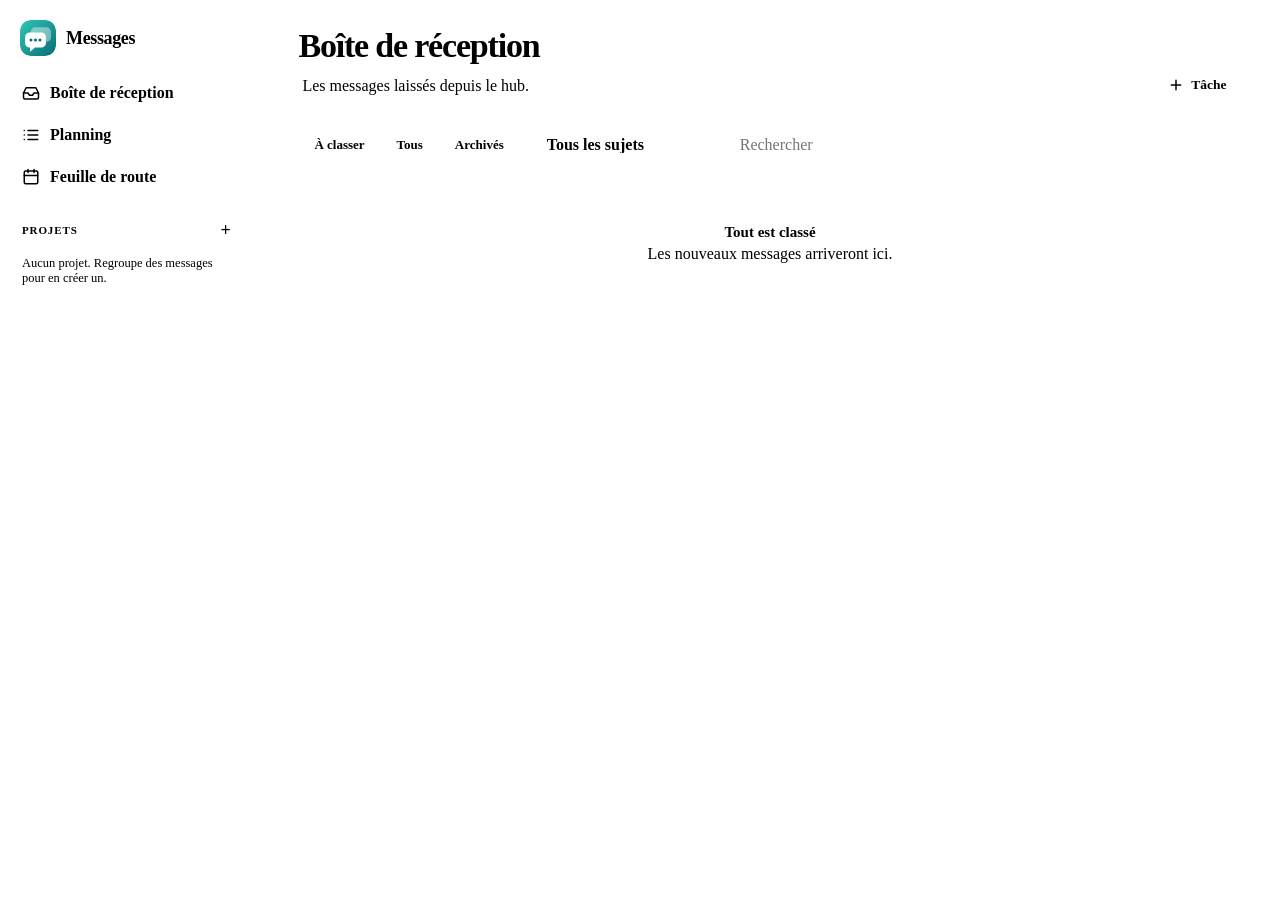
==== commit bffa3e10: "Boutons texturés, et un appui qui clique à tous les coups au doigt Vécu : « Donne de la texture aux " ====
--- a/workspace/messages/index.html
+++ b/workspace/messages/index.html
@@ -41,8 +41,7 @@
   CONTRAINTES - Aucune donnee n'est gardee ici : tout passe par l'API de
                 app.py, qui verifie l'identite signee a chaque appel.
               - Toutes les adresses sont RELATIVES (api/..., ?vue=...) : la
-                page vit sous /messages/ en mode port, a la racine en mode
-                sous-domaine.
+                page vit sous /messages/, et le proxy retire ce prefixe.
               - Les couleurs viennent de theme.css ; mode et largeur restent
                 separes (AGENTS.md, section 4).
               - Rien ne se supprime sans demander() : les tests le verifient.
@@ -59,6 +58,17 @@
  font-variant-numeric:tabular-nums;-webkit-font-smoothing:antialiased}
 button,input,select,textarea{font:inherit;color:inherit}
 .cache{display:none !important}
+/* UN APPUI EST UN CLIC, TOUT DE SUITE ET A TOUS LES COUPS. Vecu : « certains
+   boutons ne fonctionnent pas tout le temps » sur un telephone.
+   - manipulation : deux appuis rapides sur deux boutons voisins se lisaient
+     comme un double toucher, et le navigateur zoomait au lieu de cliquer.
+     Le defilement et le zoom a deux doigts restent permis.
+   - Safari sur iPhone n'envoie le clic d'un simple <div> (le texte d'un
+     message, qu'un appui deplie) a l'ecouteur du document que si l'element
+     a l'air cliquable : cursor:pointer, sur tout ce que l'aiguillage
+     (data-agir, plus bas) ecoute. :where() ne pese rien. */
+html{touch-action:manipulation}
+:where([data-agir]){cursor:pointer}
 .sr{position:absolute;width:1px;height:1px;overflow:hidden;clip:rect(0 0 0 0);white-space:nowrap}
 :root{--sujet-hub:#0e8f8f;--sujet-idee:#7c5cd6;--sujet-app:#c2710c;--ms-ombre:0 1px 2px rgba(15,23,42,.06),0 8px 24px rgba(15,23,42,.06)}
 button:focus-visible,a:focus-visible,input:focus-visible,select:focus-visible,textarea:focus-visible,[tabindex]:focus-visible{
@@ -96,6 +106,8 @@
 .entete h1{margin:0;font-size:clamp(26px,3vw,34px);font-weight:800;letter-spacing:-.035em;line-height:1.05}
 .entete .sous{color:var(--dim);margin-top:4px}
 .entete .espace{flex:1}
+.entete-titre{min-width:0}
+#entete-actes{display:flex;gap:8px;flex-wrap:wrap}
 .icone-btn.menu-mobile{display:none}
 
 /* ---------- briques ---------- */
@@ -109,6 +121,7 @@
 .btn.discret:hover{color:var(--txt);background:var(--surface2)}
 .btn.danger{color:var(--err)}
 .btn.petit{min-height:30px;padding:0 10px;font-size:12.5px;border-radius:8px}
+.btn:disabled{opacity:.55;cursor:default}
 .segment{display:inline-flex;padding:3px;border-radius:11px;background:var(--surface2);border:1px solid var(--line)}
 .segment button{all:unset;cursor:pointer;height:30px;padding:0 13px;border-radius:8px;font-size:13px;font-weight:700;color:var(--dim);
  display:inline-flex;align-items:center;gap:6px}
@@ -118,7 +131,19 @@
  background:var(--surface);min-width:200px}
 .champ-recherche svg{width:16px;height:16px;fill:none;stroke:var(--dim);stroke-width:2;stroke-linecap:round}
 .champ-recherche input{border:0;outline:0;background:transparent;flex:1;min-width:0;padding:0}
-select.choix{height:38px;border:1px solid var(--line2);border-radius:10px;background:var(--surface);padding:0 10px}
+select.choix{height:38px;border:1px solid var(--line2);border-radius:10px;background-color:var(--surface);padding:0 30px 0 11px}
+/* LES LISTES DEROULANTES, DESSINEES. Laissees au navigateur, elles
+   gardaient le gris et la fleche du systeme, d'une autre hauteur que les
+   boutons voisins : sur un telephone, « Ranger dans un projet… » avait l'air
+   d'un formulaire d'une autre application. La fleche est faite de deux
+   degrades (pas d'image) : elle prend la couleur du texte attenue, dans les
+   deux themes. */
+select.choix,.message-actes select,.ajout select,.champ select{appearance:none;-webkit-appearance:none;cursor:pointer;
+ padding-right:30px;background-image:linear-gradient(45deg,transparent 50%,var(--dim) 50%),
+ linear-gradient(135deg,var(--dim) 50%,transparent 50%);background-repeat:no-repeat;
+ background-size:5px 5px,5px 5px;background-position:calc(100% - 16px) 52%,calc(100% - 11px) 52%;
+ font-weight:600;color:var(--txt)}
+:is(select.choix,.message-actes select,.ajout select,.champ select):hover{border-color:var(--accent)}
 .outils{display:flex;flex-wrap:wrap;align-items:center;gap:10px;margin-bottom:16px}
 .puce{display:inline-flex;align-items:center;gap:5px;height:22px;padding:0 9px;border-radius:999px;font-size:11.5px;font-weight:750;
  background:var(--surface2);color:var(--dim);white-space:nowrap;max-width:100%;overflow:hidden;text-overflow:ellipsis}
@@ -137,15 +162,44 @@
 .poignee:hover{color:var(--accent);background:var(--surface2)}
 .poignee svg{width:14px;height:14px;fill:currentColor}
 .glisse{opacity:.95;box-shadow:0 18px 44px rgba(0,0,0,.18) !important;position:relative;z-index:5}
-.icone-btn{width:32px;height:32px;border-radius:8px;border:0;background:none;color:var(--dim);cursor:pointer;
- display:inline-flex;align-items:center;justify-content:center;flex:none}
-.icone-btn:hover{background:var(--surface2);color:var(--txt)}
+.icone-btn{width:32px;height:32px;border-radius:8px;border:1px solid var(--line2);background:var(--surface);color:var(--dim);
+ cursor:pointer;display:inline-flex;align-items:center;justify-content:center;flex:none;padding:0}
+.icone-btn:hover{border-color:var(--accent);color:var(--txt)}
+.icone-btn:disabled{opacity:.45;cursor:default}
 .icone-btn svg{width:16px;height:16px;fill:none;stroke:currentColor;stroke-width:2;stroke-linecap:round;stroke-linejoin:round}
 .case{appearance:none;-webkit-appearance:none;width:20px;height:20px;border-radius:7px;border:2px solid var(--line2);background:var(--surface);
  flex:none;cursor:pointer;display:grid;place-items:center;margin:0}
 .case:checked{background:var(--accent);border-color:var(--accent)}
 .case:checked::after{content:"";width:9px;height:5px;border:solid var(--sur-accent);border-width:0 0 2.4px 2.4px;transform:translateY(-1px) rotate(-45deg)}
 .case.ronde{border-radius:999px}
+
+/* ---------- la matiere des boutons ----------
+   Les memes regles que le panneau (dashboard.html, « la finition des
+   boutons ») : le grain et le jour de theme.css (--grain, --relief) dans un
+   ::before glisse entre le fond du bouton et son texte, un biseau
+   (--biseau), et a l'appui un creux qui descend d'un pixel. Le fond reste
+   celui de chaque bouton : la texture eclaire toutes les teintes de la meme
+   facon. ESSAYE ET ECARTE : retrecir a l'appui (scale) -- un appui pres du
+   bord tombait hors du bouton deja retreci, et le clic partait a cote. */
+:where(.btn:not(.discret),.icone-btn){position:relative;isolation:isolate}
+/* Un bouton de segment est remis a zero (all:unset, plus haut), position
+   comprise : un :where() ne pese pas assez pour le repositionner. */
+.segment button{position:relative;isolation:isolate}
+:where(.btn:not(.discret),.icone-btn,.segment button[aria-pressed="true"])::before{content:"";position:absolute;inset:0;
+ z-index:-1;border-radius:inherit;pointer-events:none;background:var(--grain),var(--relief)}
+/* Sur la bordure aussi : sinon un liseré restait clair autour du creux. */
+:where(.btn,.icone-btn)::before{inset:-1px}
+:where(.btn:not(.discret),.icone-btn):not(:disabled):active::before{background:var(--grain),var(--relief-appui);
+ box-shadow:inset 0 1px 3px var(--shadow-2)}
+.btn,.icone-btn{-webkit-tap-highlight-color:transparent;
+ transition:background .15s,border-color .15s,color .15s,box-shadow .15s,transform .08s}
+.btn:not(.discret),.icone-btn{box-shadow:var(--biseau),0 1px 2px var(--shadow)}
+.btn.principal{box-shadow:var(--biseau),0 1px 2px var(--shadow-2),
+ 0 6px 16px -6px color-mix(in srgb,var(--accent) 60%,transparent)}
+.segment button[aria-pressed="true"]{box-shadow:var(--biseau),0 1px 2px rgba(0,0,0,.08)}
+.btn:not(.discret):not(:disabled):active,.icone-btn:not(:disabled):active{transform:translateY(1px);box-shadow:none}
+.btn.discret:not(:disabled):active{background:var(--surface2)}
+.btn:disabled,.icone-btn:disabled{box-shadow:none}
 
 /* ---------- boite de reception ---------- */
 .suggestions{display:flex;flex-direction:column;gap:8px;margin-bottom:16px}
@@ -168,7 +222,7 @@
 .message-texte{white-space:pre-wrap;word-break:break-word;display:-webkit-box;-webkit-line-clamp:4;-webkit-box-orient:vertical;overflow:hidden}
 .message-texte.ouvert{display:block}
 .message-actes{display:flex;flex-wrap:wrap;align-items:center;gap:6px;margin-top:2px}
-.message-actes select{height:30px;border-radius:8px;border:1px solid var(--line2);background:var(--surface);font-size:12.5px;padding:0 8px;max-width:220px}
+.message-actes select{height:30px;border-radius:8px;border:1px solid var(--line2);background-color:var(--surface);font-size:12.5px;padding:0 28px 0 9px;max-width:220px;min-width:0}
 .barre-choix{position:sticky;bottom:16px;z-index:20;display:flex;flex-wrap:wrap;align-items:center;gap:8px;margin-top:16px;padding:10px 12px;
  border-radius:14px;background:var(--txt);color:var(--surface);box-shadow:0 18px 40px rgba(0,0,0,.25)}
 .barre-choix b{margin-right:auto;padding-left:6px}
@@ -186,7 +240,7 @@
 .tache-meta{display:flex;align-items:center;gap:6px;flex:none}
 .ajout{display:flex;gap:8px;padding:10px 12px;border-top:1px solid var(--line);background:var(--surface2)}
 .ajout input{flex:1;min-width:0;height:36px;border:1px solid var(--line2);border-radius:9px;background:var(--surface);padding:0 11px}
-.ajout select{height:36px;border:1px solid var(--line2);border-radius:9px;background:var(--surface);padding:0 8px;max-width:180px}
+.ajout select{height:36px;border:1px solid var(--line2);border-radius:9px;background-color:var(--surface);padding:0 28px 0 9px;max-width:180px}
 .repli{margin-top:18px}
 .repli summary{cursor:pointer;color:var(--dim);font-weight:700;padding:6px 2px}
 .aide{color:var(--dim);font-size:12.5px}
@@ -252,8 +306,9 @@
 .champ{display:flex;flex-direction:column;gap:6px}
 .champ label,.champ .lib{font-size:12.5px;font-weight:750;color:var(--dim)}
 .champ input,.champ select,.champ textarea{width:100%;min-height:40px;border:1px solid var(--line2);border-radius:10px;
- background:var(--bg-input,var(--surface));padding:8px 11px}
+ background-color:var(--bg-input,var(--surface));padding:8px 11px}
 .champ textarea{min-height:90px;resize:vertical}
+.champ select{padding-right:30px}
 .rangee{display:grid;grid-template-columns:repeat(auto-fit,minmax(150px,1fr));gap:12px}
 .fenetre-actes{display:flex;flex-wrap:wrap;gap:8px;justify-content:flex-end;margin-top:4px}
 .fenetre-actes .gauche{margin-right:auto}
@@ -273,11 +328,40 @@
  font-weight:650;box-shadow:0 10px 30px rgba(0,0,0,.3);max-width:380px}
 .toast.err{background:var(--err);color:#fff}
 
+/* LE DOIGT A SA MARGE. Au doigt, les boutons prennent la hauteur des
+   autres (36 a 44 px), et la zone qui recoit l'appui deborde de 6 px
+   autour d'une petite cible (un ::after transparent) : un appui qui frole
+   le bord ne tombe plus a cote. Les segments, accoles, ne debordent qu'en
+   hauteur ; le titre d'une tache prend la hauteur de sa ligne. Ce bloc vient
+   en fin de feuille : il gagne sur la regle de chaque composant. */
+@media (pointer:coarse){
+  .btn{min-height:44px}
+  .btn.petit{min-height:36px}
+  .message-actes select{height:36px}
+  .icone-btn{width:36px;height:36px}
+  .segment button{height:36px}
+  select.choix,.champ-recherche{height:42px}
+  .ajout input,.ajout select{height:40px}
+  :where(.icone-btn,.btn.petit)::after{content:"";position:absolute;inset:-6px}
+  .cote-titre button{position:relative}
+  .cote-titre button::after{content:"";position:absolute;inset:-10px}
+  .segment button::after{content:"";position:absolute;inset:-6px 0}
+  .tache-titre{padding-block:16px;margin-block:-16px}
+  .repli summary{padding-block:11px}
+}
 @media (max-width:900px){
   .app{grid-template-columns:minmax(0,1fr)}
   .suggestion{flex-wrap:wrap}
-  .entete{flex-wrap:nowrap;align-items:flex-start}
-  #entete-actes{display:none !important}
+  /* Les actions de l'en-tete (Exporter, Modifier, + Tache) passent sous le
+     titre, sur toute la largeur. Vecu : masquees sous 900 px, elles
+     laissaient un projet impossible a modifier ou a exporter depuis un
+     telephone. */
+  .entete{align-items:flex-start;gap:10px 12px}
+  .entete-titre{flex:1 1 0}
+  .entete .espace{display:none}
+  #entete-actes{flex:1 1 100%}
+  #entete-actes:empty{display:none}
+  #entete-actes .btn{flex:1 1 0}
   .cote{position:fixed;inset:0 auto 0 0;width:280px;z-index:40;transform:translateX(-100%);transition:transform .2s}
   /* L'ombre n'existe qu'ouvert : fermee, elle debordait sur le bord de l'ecran. */
   .app.menu-ouvert .cote{transform:none;box-shadow:0 0 40px rgba(0,0,0,.2)}
@@ -307,9 +391,9 @@
   <main class="plan-travail" id="plan">
     <div class="entete">
       <button class="icone-btn menu-mobile" data-agir="menu" aria-label="Menu"><svg viewBox="0 0 24 24"><path d="M4 7h16M4 12h16M4 17h16"/></svg></button>
-      <div><h1 id="titre"></h1><div class="sous" id="sous-titre"></div></div>
+      <div class="entete-titre"><h1 id="titre"></h1><div class="sous" id="sous-titre"></div></div>
       <div class="espace"></div>
-      <div id="entete-actes" style="display:flex;gap:8px;flex-wrap:wrap"></div>
+      <div id="entete-actes"></div>
     </div>
     <div id="vue"></div>
   </main>
@@ -1200,11 +1284,18 @@
 let jourAffiche=iso(aujourdhui());
 /* Ni pendant un defilement : repeindre sous le doigt coupe l'elan et fait
    sauter la page. Le tour suivant rattrape. */
-let defileLe=0;
+/* Ni sous un doigt pose : la liste repeinte entre le toucher et le
+   lacher remplace le bouton qu'on est en train d'appuyer. L'ecouteur de
+   toucher sert aussi Safari sur iPhone, qui n'applique :active (le creux
+   d'un bouton appuye) que s'il en existe un. */
+let defileLe=0, doigtsPoses=0;
 document.addEventListener('scroll', ()=>{ defileLe=performance.now(); }, {capture:true, passive:true});
 document.addEventListener('touchmove', ()=>{ defileLe=performance.now(); }, {capture:true, passive:true});
+document.addEventListener('touchstart', e=>{ doigtsPoses=e.touches.length; }, {capture:true, passive:true});
+['touchend','touchcancel'].forEach(t=>document.addEventListener(t, e=>{
+  doigtsPoses=e.touches.length; defileLe=performance.now(); }, {capture:true, passive:true}));
 setInterval(()=>{
-  if(document.hidden || glisse || document.querySelector('.voile:not(.cache)')) return;
+  if(document.hidden || glisse || doigtsPoses>0 || document.querySelector('.voile:not(.cache)')) return;
   if(performance.now()-defileLe < 1500) return;
   if(document.activeElement && ['INPUT','TEXTAREA','SELECT'].includes(document.activeElement.tagName)) return;
   if(iso(aujourdhui())!==jourAffiche){ jourAffiche=iso(aujourdhui()); }
